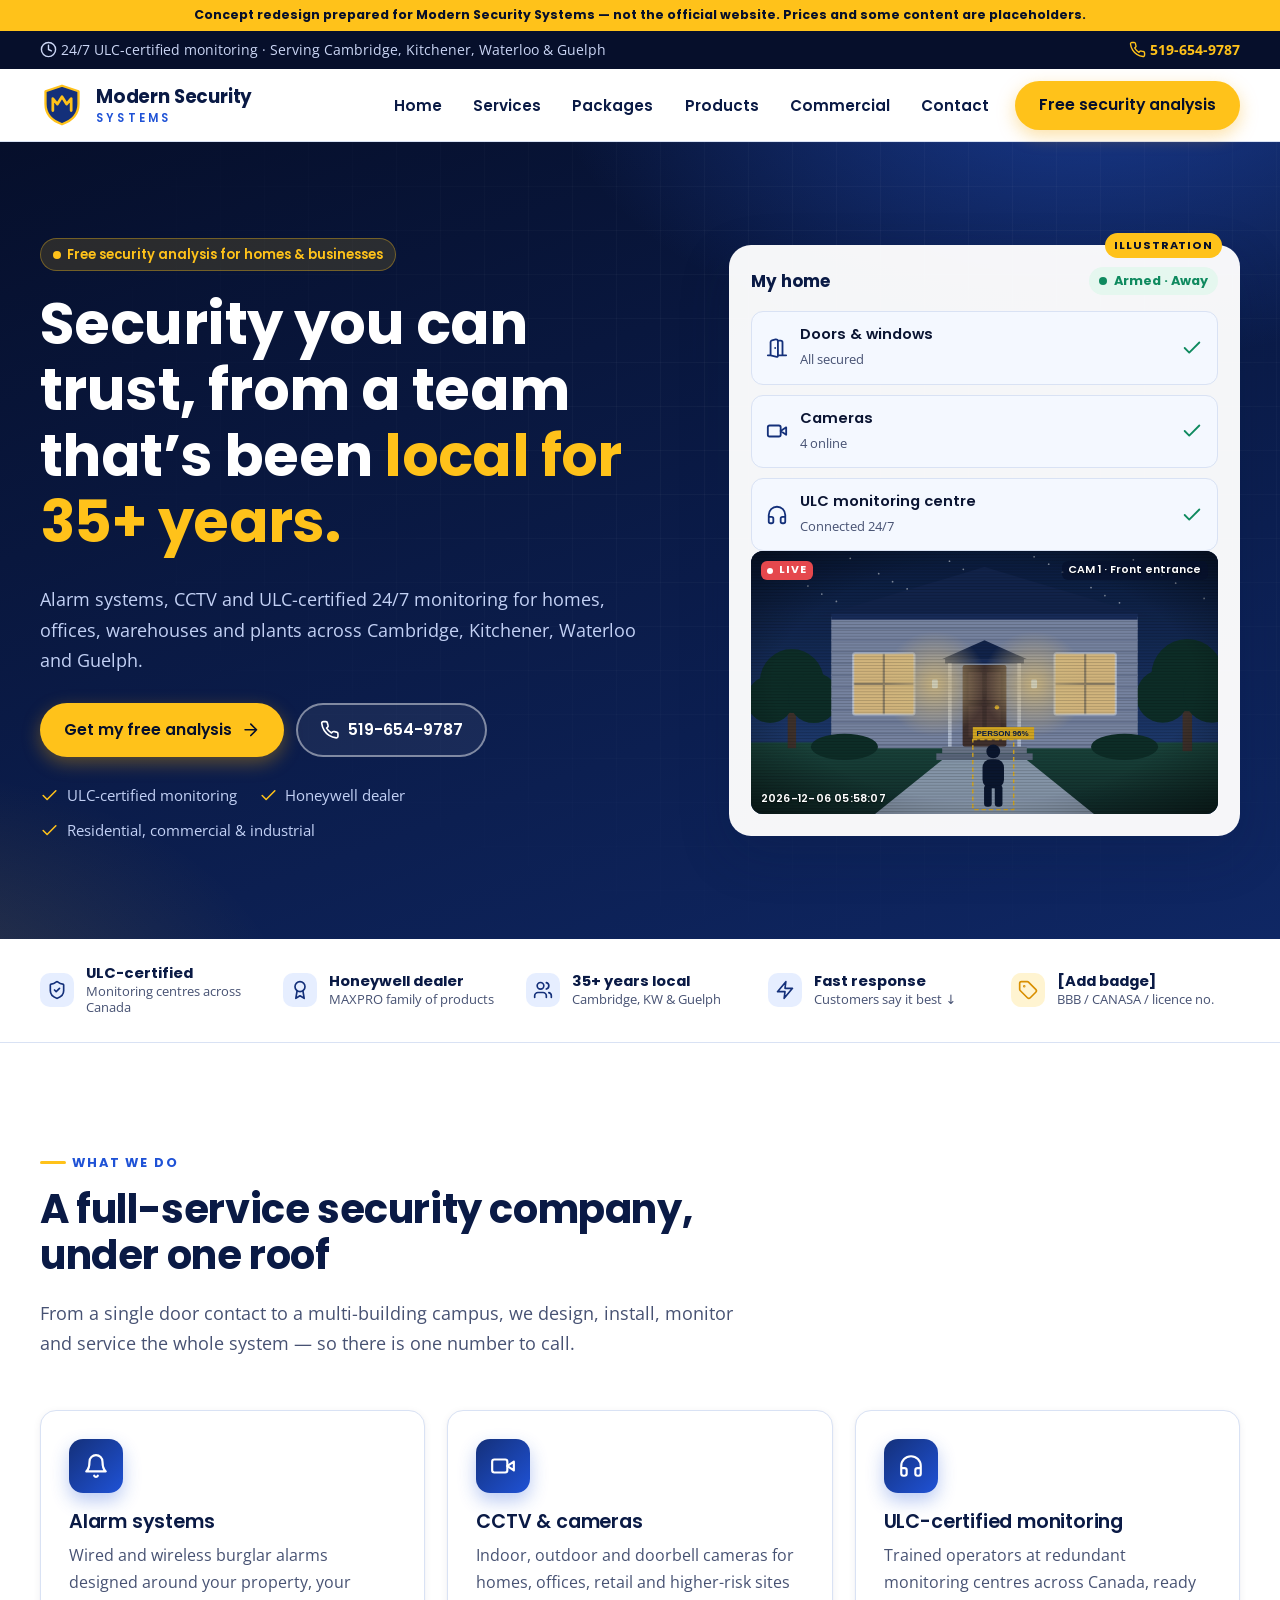
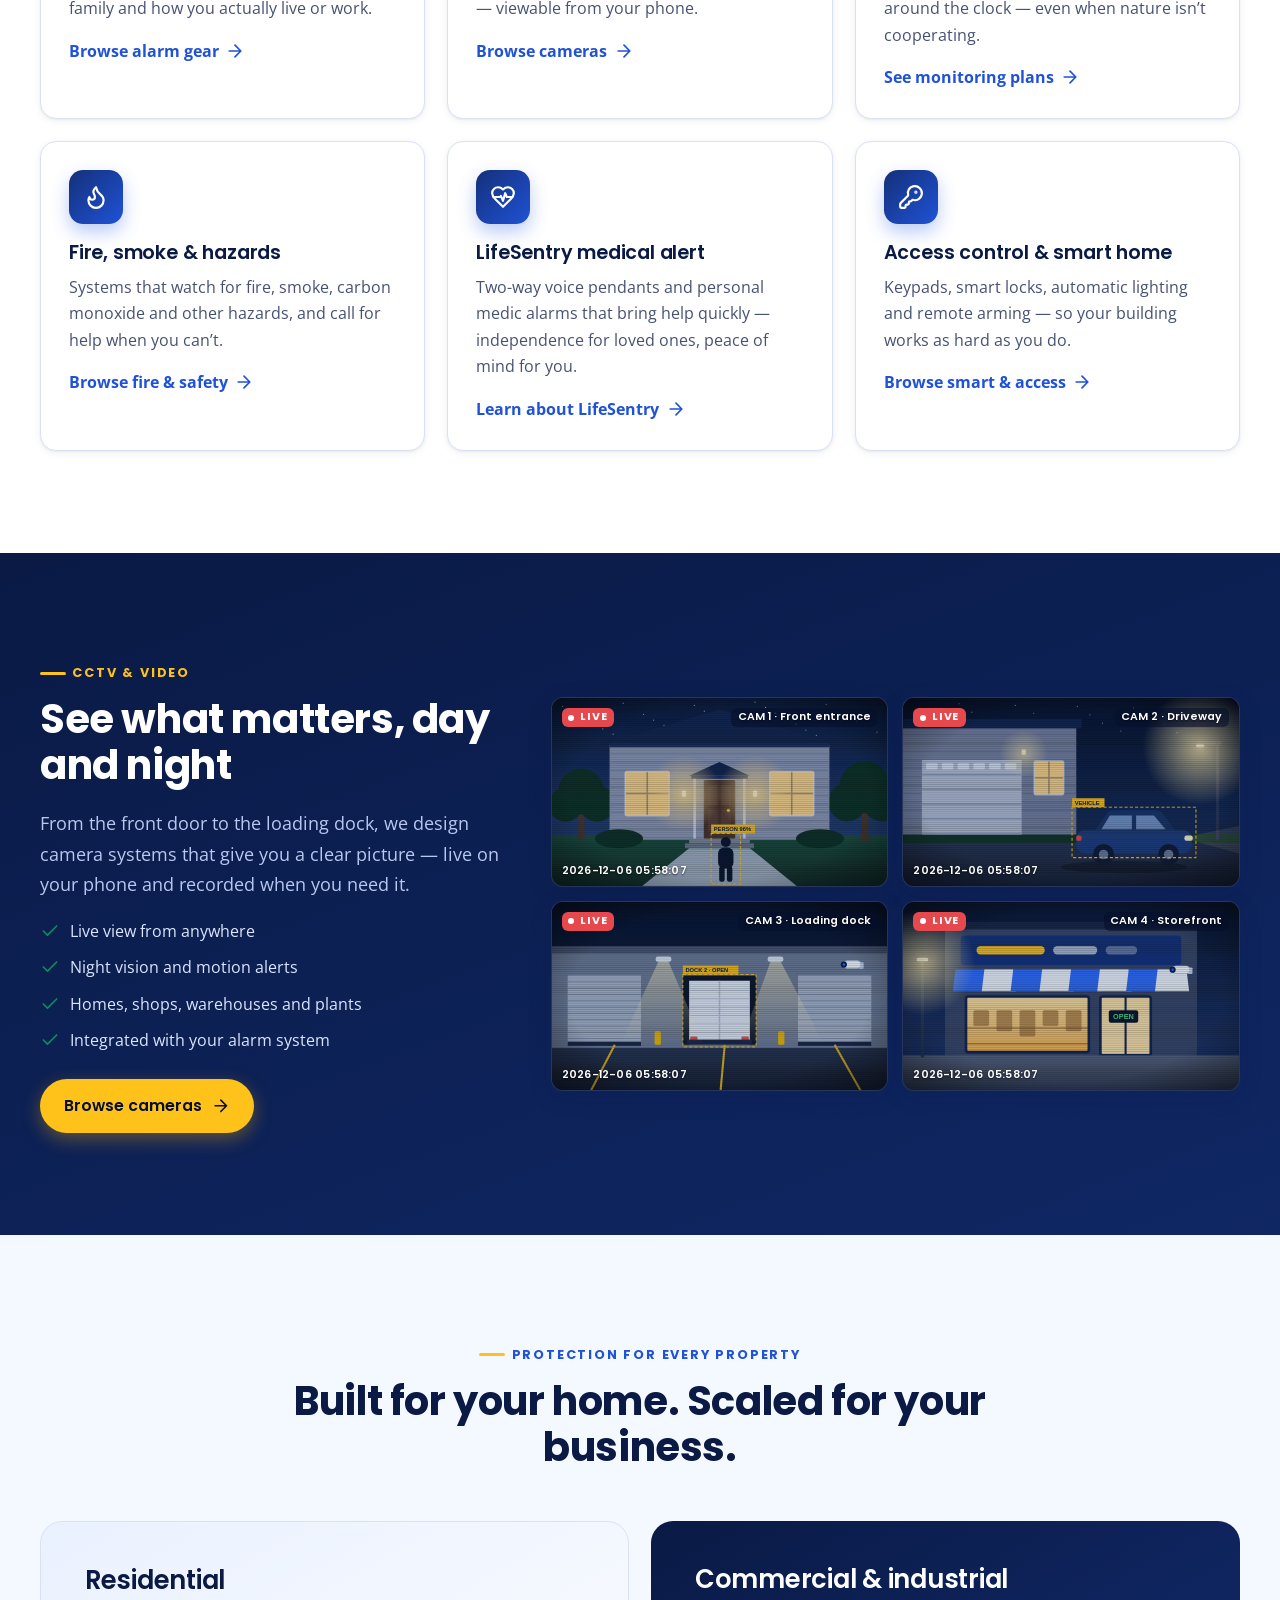
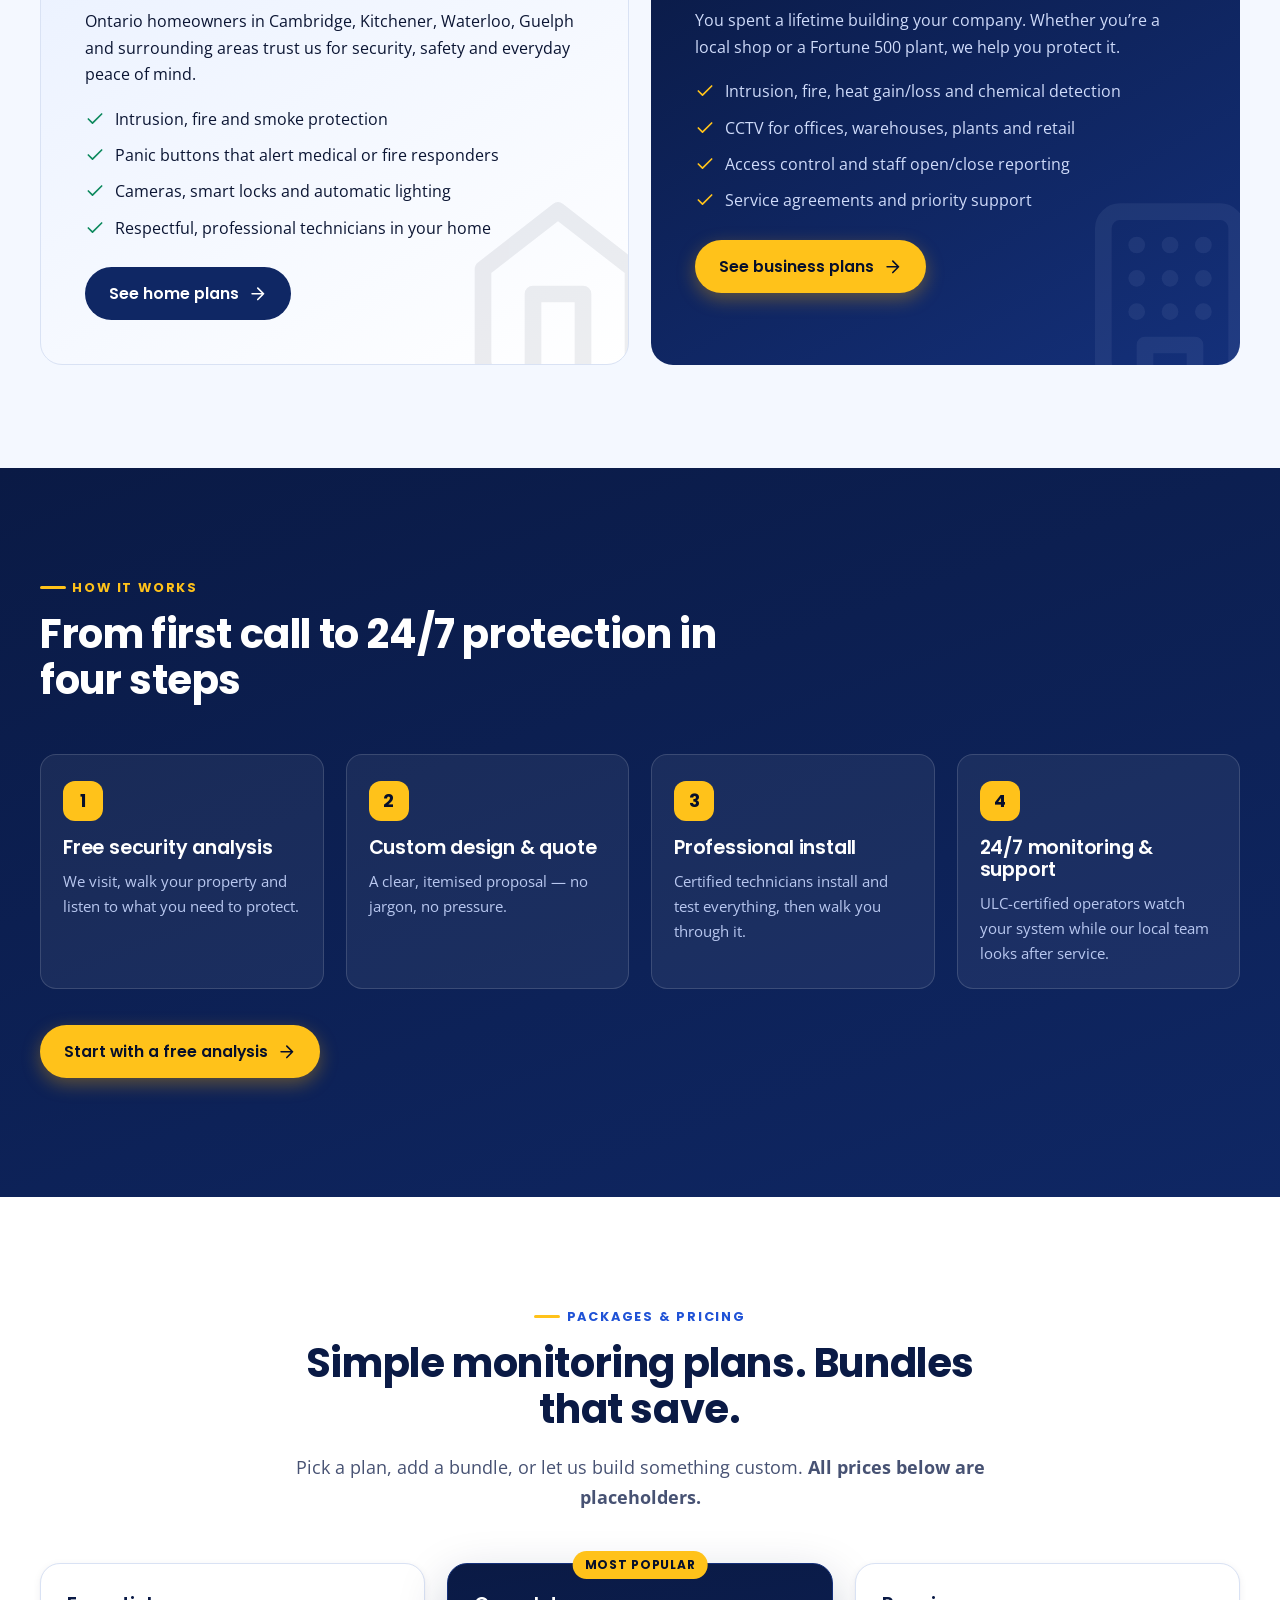
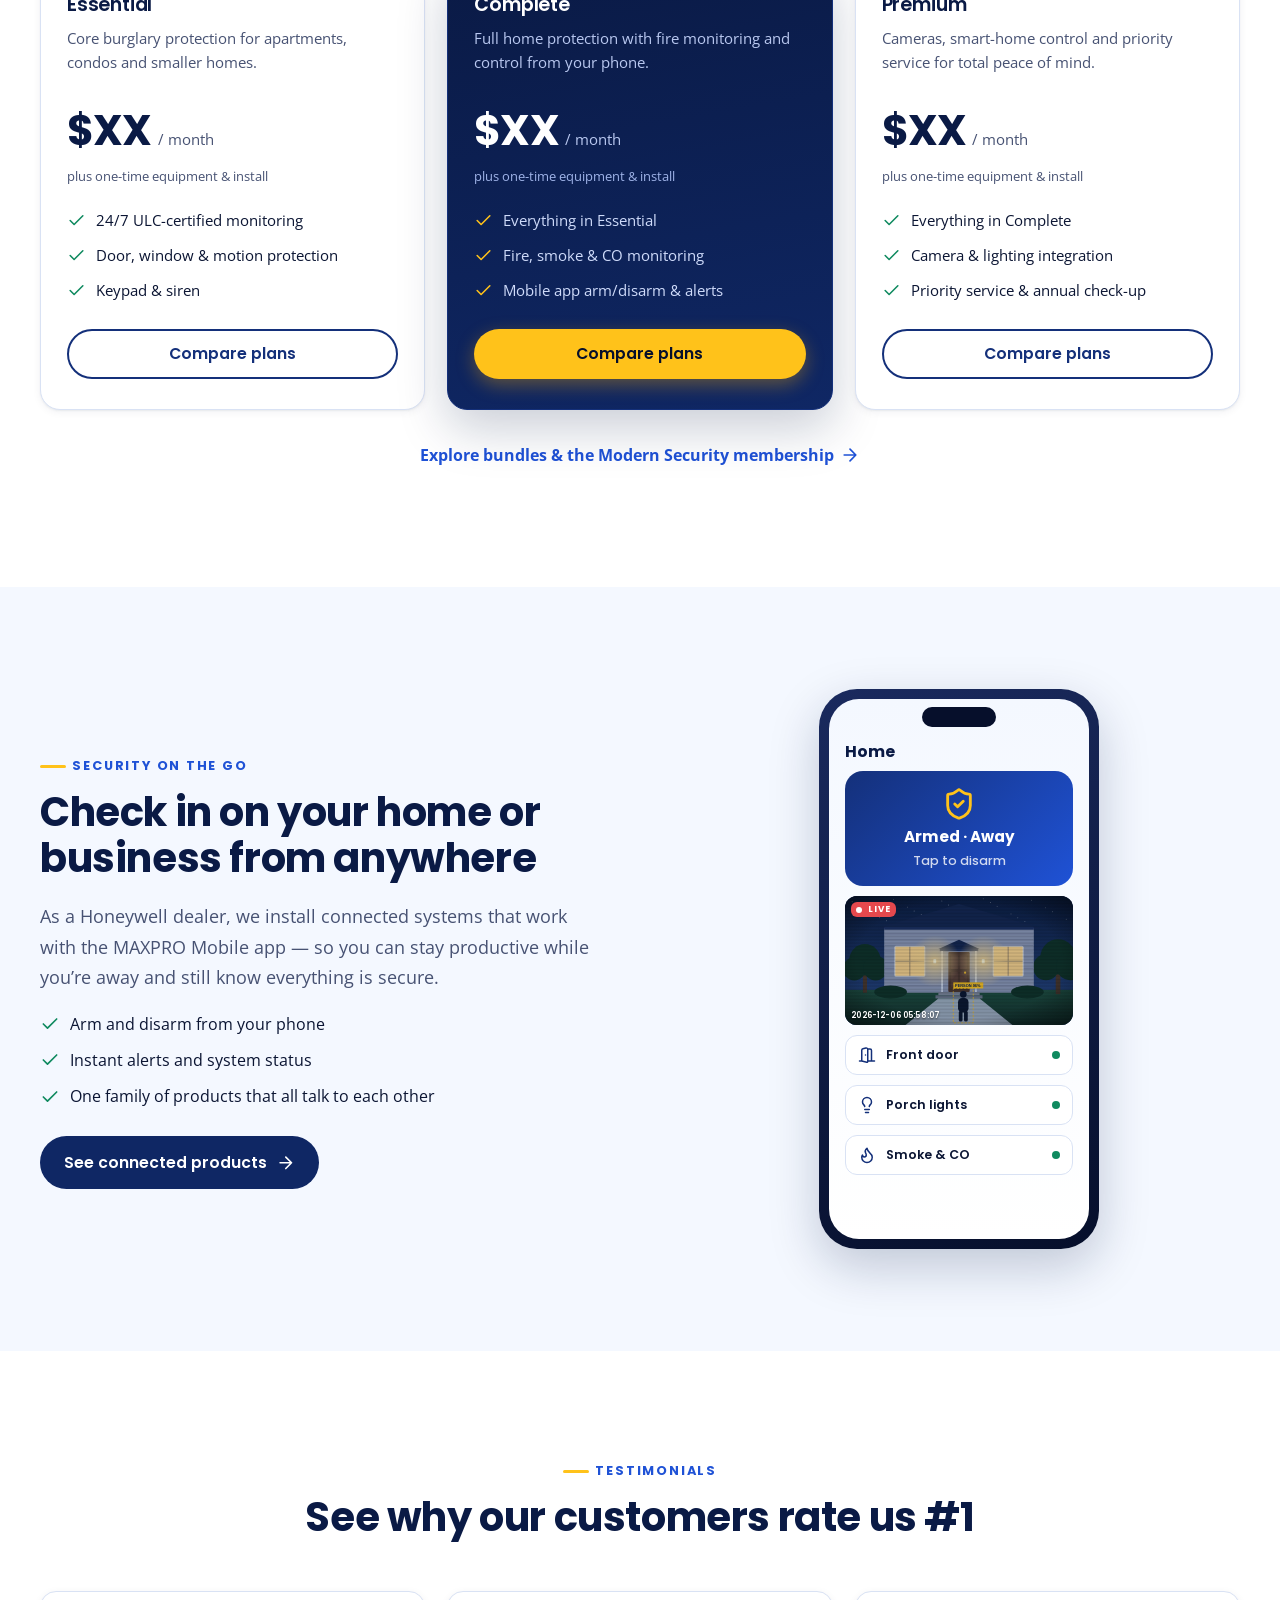
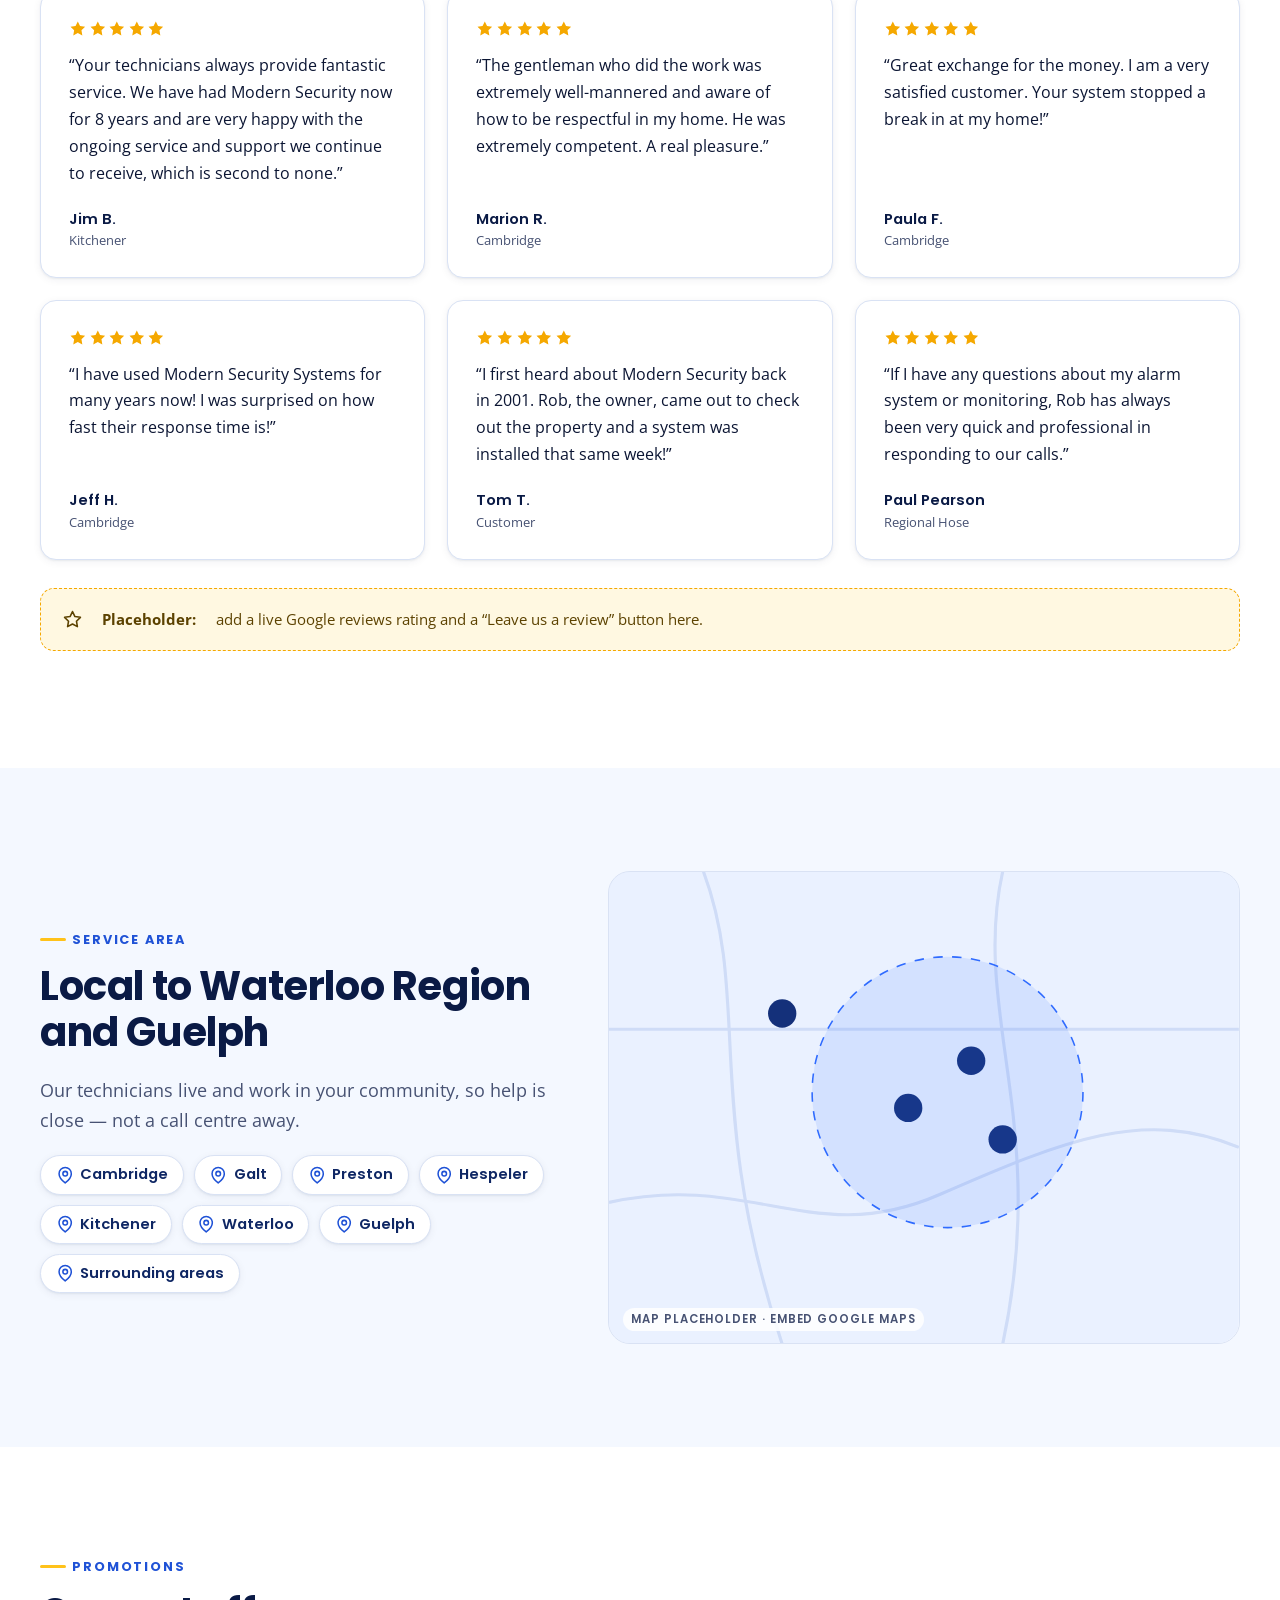
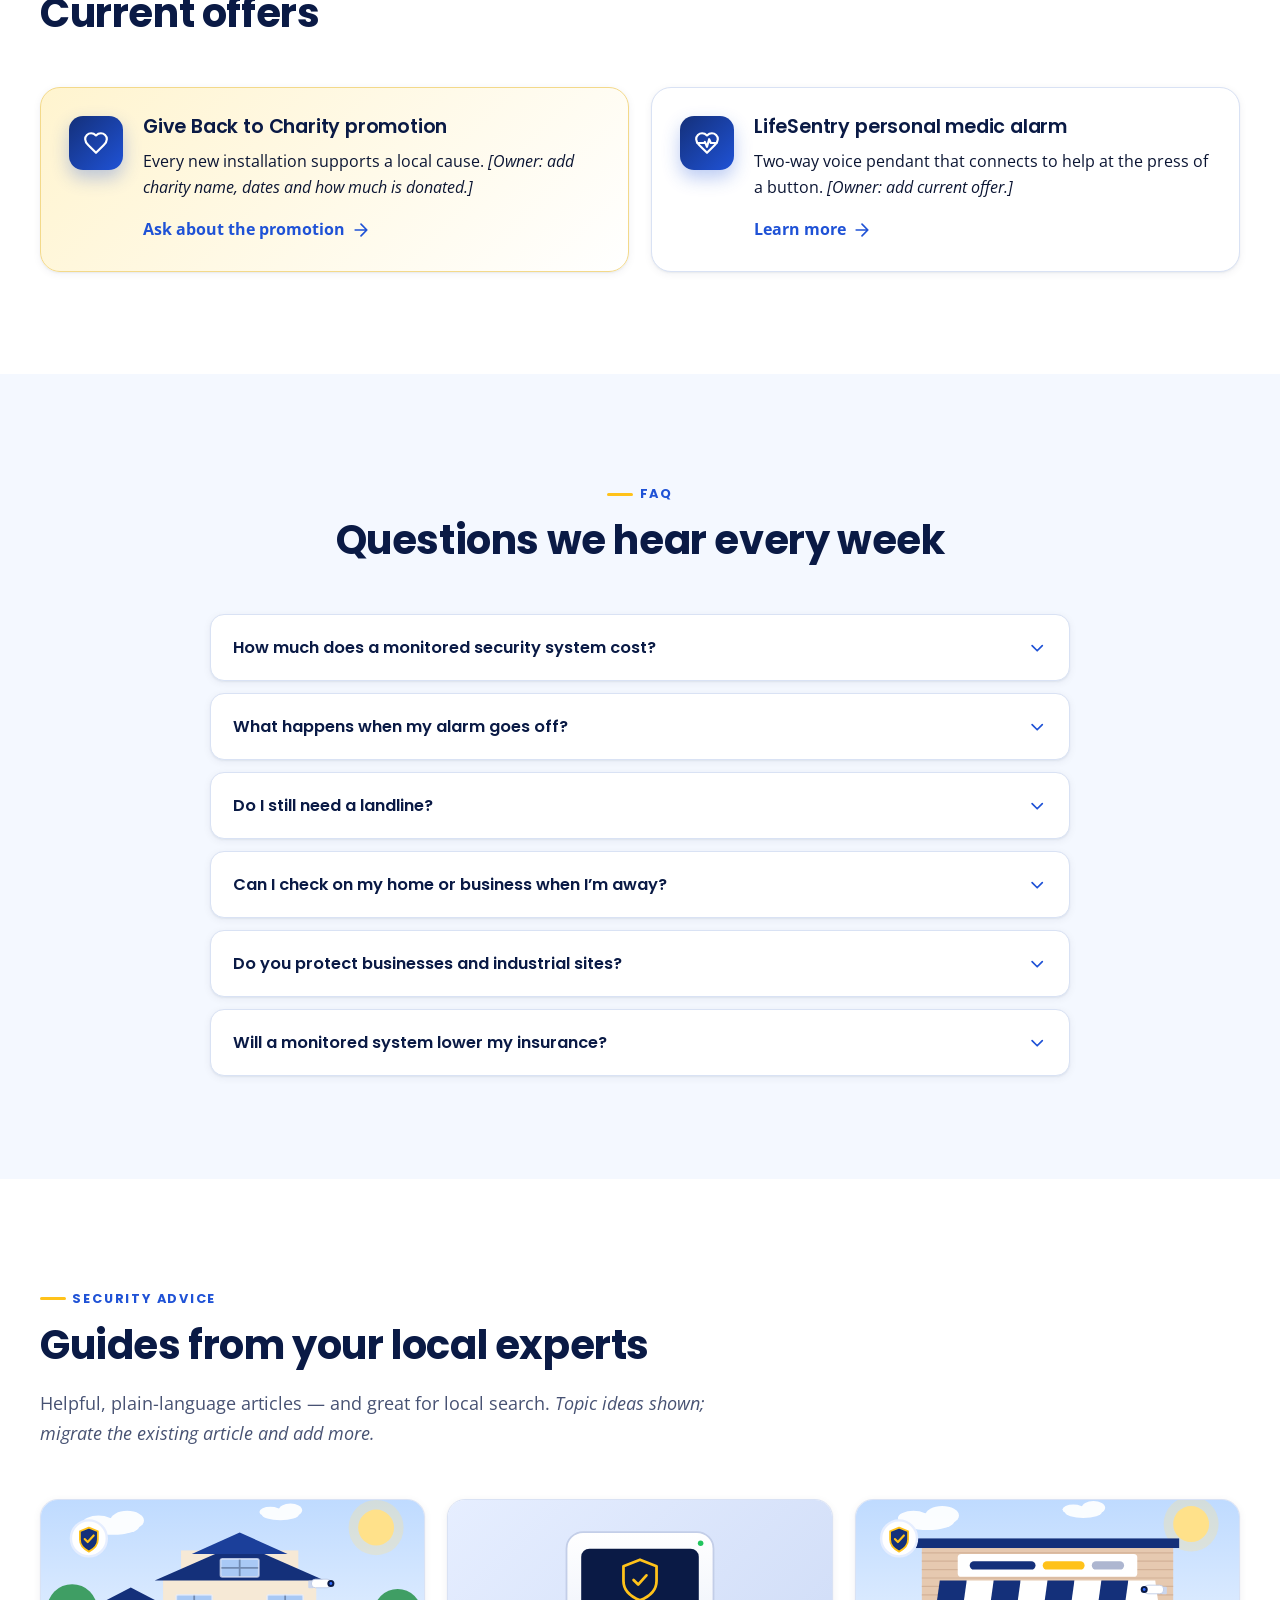
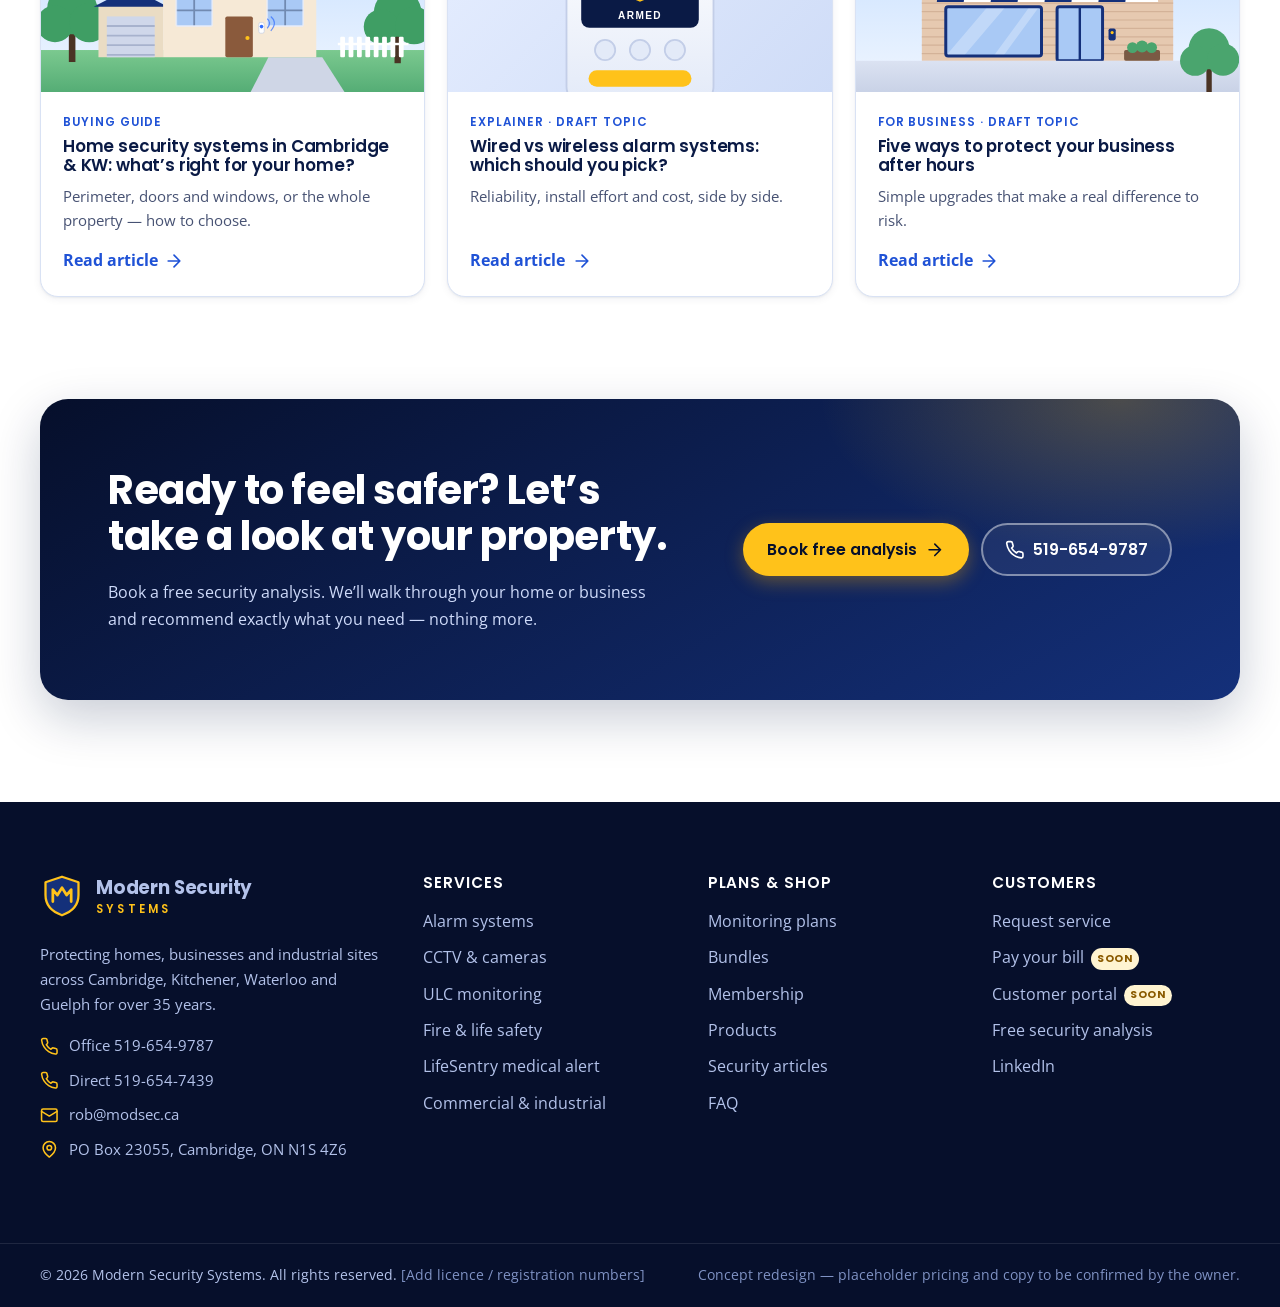
==== docs/index.html @ 6f128d1d "Add Modern Security Systems concept redesign Four-page static site (home, packages, products, contac" ====
<!doctype html>
<html lang="en-CA" class="no-js">
<head>
  <meta charset="utf-8">
  <meta name="viewport" content="width=device-width, initial-scale=1">
  <title>Modern Security Systems | Alarms, CCTV &amp; Monitoring in Cambridge, Kitchener, Waterloo &amp; Guelph</title>
  <meta name="description" content="Modern Security Systems has protected homes and businesses in Cambridge, Kitchener, Waterloo and Guelph for over 35 years. Alarm systems, CCTV and ULC-certified 24/7 monitoring. Book a free security analysis.">
  <meta name="theme-color" content="#0a1a45">
  <meta name="robots" content="noindex, nofollow">
  <link rel="icon" href="data:image/svg+xml,%3Csvg xmlns='http://www.w3.org/2000/svg' viewBox='0 0 48 48'%3E%3Cpath d='M24 3 6 9v14c0 11 7.6 18.4 18 22 10.4-3.6 18-11 18-22V9z' fill='%2314307a' stroke='%23ffc21a' stroke-width='3'/%3E%3C/svg%3E">
  <link rel="preconnect" href="https://fonts.googleapis.com">
  <link rel="preconnect" href="https://fonts.gstatic.com" crossorigin>
  <link href="https://fonts.googleapis.com/css2?family=Open+Sans:wght@400;600;700&family=Poppins:wght@500;600;700&display=swap" rel="stylesheet">
  <link rel="stylesheet" href="assets/styles.css">
  <script type="application/ld+json">
  {
    "@context": "https://schema.org",
    "@type": "LocalBusiness",
    "name": "Modern Security Systems",
    "description": "Alarm systems, CCTV and ULC-certified monitoring for homes, businesses and industrial sites.",
    "telephone": "+1-519-654-9787",
    "email": "rob@modsec.ca",
    "address": { "@type": "PostalAddress", "postOfficeBoxNumber": "23055", "addressLocality": "Cambridge", "addressRegion": "ON", "postalCode": "N1S 4Z6", "addressCountry": "CA" },
    "areaServed": ["Cambridge", "Kitchener", "Waterloo", "Guelph"]
  }
  </script>
</head>
<body>
<svg xmlns="http://www.w3.org/2000/svg" style="position:absolute;width:0;height:0;overflow:hidden" aria-hidden="true" focusable="false">
  <defs>
    <symbol id="i-shield" viewBox="0 0 24 24"><path d="M20 13c0 5-3.5 7.5-7.66 8.95a1 1 0 0 1-.67-.01C7.5 20.5 4 18 4 13V6a1 1 0 0 1 1-1c2 0 4.5-1.2 6.24-2.72a1.17 1.17 0 0 1 1.52 0C14.51 3.81 17 5 19 5a1 1 0 0 1 1 1z"/><path d="m9 12 2 2 4-4"/></symbol>
    <symbol id="i-phone" viewBox="0 0 24 24"><path d="M22 16.92v3a2 2 0 0 1-2.18 2 19.79 19.79 0 0 1-8.63-3.07 19.5 19.5 0 0 1-6-6 19.79 19.79 0 0 1-3.07-8.67A2 2 0 0 1 4.11 2h3a2 2 0 0 1 2 1.72c.127.96.361 1.903.7 2.81a2 2 0 0 1-.45 2.11L8.09 9.91a16 16 0 0 0 6 6l1.27-1.27a2 2 0 0 1 2.11-.45c.907.339 1.85.573 2.81.7A2 2 0 0 1 22 16.92z"/></symbol>
    <symbol id="i-video" viewBox="0 0 24 24"><path d="m22 8-6 4 6 4V8z"/><rect x="2" y="6" width="14" height="12" rx="2"/></symbol>
    <symbol id="i-bell" viewBox="0 0 24 24"><path d="M6 8a6 6 0 0 1 12 0c0 7 3 9 3 9H3s3-2 3-9"/><path d="M10.3 21a1.94 1.94 0 0 0 3.4 0"/></symbol>
    <symbol id="i-home" viewBox="0 0 24 24"><path d="m3 9 9-7 9 7v11a2 2 0 0 1-2 2H5a2 2 0 0 1-2-2z"/><path d="M9 22V12h6v10"/></symbol>
    <symbol id="i-building" viewBox="0 0 24 24"><rect x="4" y="2" width="16" height="20" rx="2"/><path d="M9 22v-4h6v4M8 6h.01M12 6h.01M16 6h.01M8 10h.01M12 10h.01M16 10h.01M8 14h.01M12 14h.01M16 14h.01"/></symbol>
    <symbol id="i-flame" viewBox="0 0 24 24"><path d="M8.5 14.5A2.5 2.5 0 0 0 11 12c0-1.38-.5-2-1-3-1.072-2.143-.224-4.054 2-6 .5 2.5 2 4.9 4 6.5 2 1.6 3 3.5 3 5.5a7 7 0 1 1-14 0c0-1.153.433-2.294 1-3a2.5 2.5 0 0 0 2.5 2.5z"/></symbol>
    <symbol id="i-heart-pulse" viewBox="0 0 24 24"><path d="M19 14c1.49-1.46 3-3.21 3-5.5A5.5 5.5 0 0 0 16.5 3c-1.76 0-3 .5-4.5 2-1.5-1.5-2.74-2-4.5-2A5.5 5.5 0 0 0 2 8.5c0 2.3 1.5 4.05 3 5.5l7 7z"/><path d="M3.22 12H9.5l.5-1 2 4.5 2-7 1.5 3.5h5.27"/></symbol>
    <symbol id="i-heart" viewBox="0 0 24 24"><path d="M19 14c1.49-1.46 3-3.21 3-5.5A5.5 5.5 0 0 0 16.5 3c-1.76 0-3 .5-4.5 2-1.5-1.5-2.74-2-4.5-2A5.5 5.5 0 0 0 2 8.5c0 2.3 1.5 4.05 3 5.5l7 7z"/></symbol>
    <symbol id="i-smartphone" viewBox="0 0 24 24"><rect x="5" y="2" width="14" height="20" rx="2"/><path d="M12 18h.01"/></symbol>
    <symbol id="i-clock" viewBox="0 0 24 24"><circle cx="12" cy="12" r="10"/><path d="M12 6v6l4 2"/></symbol>
    <symbol id="i-pin" viewBox="0 0 24 24"><path d="M20 10c0 6-8 12-8 12s-8-6-8-12a8 8 0 0 1 16 0z"/><circle cx="12" cy="10" r="3"/></symbol>
    <symbol id="i-mail" viewBox="0 0 24 24"><rect x="2" y="4" width="20" height="16" rx="2"/><path d="m22 7-10 6L2 7"/></symbol>
    <symbol id="i-check" viewBox="0 0 24 24"><path d="M20 6 9 17l-5-5"/></symbol>
    <symbol id="i-x" viewBox="0 0 24 24"><path d="M18 6 6 18M6 6l12 12"/></symbol>
    <symbol id="i-star" viewBox="0 0 24 24"><path d="m12 2 3.09 6.26L22 9.27l-5 4.87 1.18 6.88L12 17.77l-6.18 3.25L7 14.14 2 9.27l6.91-1.01z"/></symbol>
    <symbol id="i-lock" viewBox="0 0 24 24"><rect x="3" y="11" width="18" height="11" rx="2"/><path d="M7 11V7a5 5 0 0 1 10 0v4"/></symbol>
    <symbol id="i-arrow" viewBox="0 0 24 24"><path d="M5 12h14M12 5l7 7-7 7"/></symbol>
    <symbol id="i-menu" viewBox="0 0 24 24"><path d="M4 6h16M4 12h16M4 18h16"/></symbol>
    <symbol id="i-chevron" viewBox="0 0 24 24"><path d="m6 9 6 6 6-6"/></symbol>
    <symbol id="i-package" viewBox="0 0 24 24"><path d="m7.5 4.27 9 5.15"/><path d="M21 8a2 2 0 0 0-1-1.73l-7-4a2 2 0 0 0-2 0l-7 4A2 2 0 0 0 3 8v8a2 2 0 0 0 1 1.73l7 4a2 2 0 0 0 2 0l7-4A2 2 0 0 0 21 16z"/><path d="m3.3 7 8.7 5 8.7-5M12 22V12"/></symbol>
    <symbol id="i-headset" viewBox="0 0 24 24"><path d="M3 14h3a2 2 0 0 1 2 2v3a2 2 0 0 1-2 2H5a2 2 0 0 1-2-2v-7a9 9 0 0 1 18 0v7a2 2 0 0 1-2 2h-1a2 2 0 0 1-2-2v-3a2 2 0 0 1 2-2h3"/></symbol>
    <symbol id="i-award" viewBox="0 0 24 24"><circle cx="12" cy="8" r="6"/><path d="M15.477 12.89 17 22l-5-3-5 3 1.523-9.11"/></symbol>
    <symbol id="i-wrench" viewBox="0 0 24 24"><path d="M14.7 6.3a1 1 0 0 0 0 1.4l1.6 1.6a1 1 0 0 0 1.4 0l3.77-3.77a6 6 0 0 1-7.94 7.94l-6.91 6.91a2.12 2.12 0 0 1-3-3l6.91-6.91a6 6 0 0 1 7.94-7.94z"/></symbol>
    <symbol id="i-users" viewBox="0 0 24 24"><path d="M16 21v-2a4 4 0 0 0-4-4H6a4 4 0 0 0-4 4v2"/><circle cx="9" cy="7" r="4"/><path d="M22 21v-2a4 4 0 0 0-3-3.87M16 3.13a4 4 0 0 1 0 7.75"/></symbol>
    <symbol id="i-key" viewBox="0 0 24 24"><path d="M2.586 17.414A2 2 0 0 0 2 18.828V21a1 1 0 0 0 1 1h3a1 1 0 0 0 1-1v-1a1 1 0 0 1 1-1h1a1 1 0 0 0 1-1v-1a1 1 0 0 1 1-1h.172a2 2 0 0 0 1.414-.586l.814-.814a6.5 6.5 0 1 0-4-4z"/><circle cx="16.5" cy="7.5" r=".5" fill="currentColor"/></symbol>
    <symbol id="i-wifi" viewBox="0 0 24 24"><path d="M12 20h.01M2 8.82a15 15 0 0 1 20 0M5 12.86a10 10 0 0 1 14 0M8.5 16.43a5 5 0 0 1 7 0"/></symbol>
    <symbol id="i-radio" viewBox="0 0 24 24"><circle cx="12" cy="12" r="2"/><path d="M16.24 7.76a6 6 0 0 1 0 8.49m-8.48-.01a6 6 0 0 1 0-8.49m11.31-2.82a10 10 0 0 1 0 14.14m-14.14 0a10 10 0 0 1 0-14.14"/></symbol>
    <symbol id="i-file" viewBox="0 0 24 24"><path d="M14.5 2H6a2 2 0 0 0-2 2v16a2 2 0 0 0 2 2h12a2 2 0 0 0 2-2V7.5z"/><path d="M14 2v6h6M16 13H8M16 17H8M10 9H8"/></symbol>
    <symbol id="i-tag" viewBox="0 0 24 24"><path d="M12.586 2.586A2 2 0 0 0 11.172 2H4a2 2 0 0 0-2 2v7.172a2 2 0 0 0 .586 1.414l8.704 8.704a2.426 2.426 0 0 0 3.42 0l6.58-6.58a2.426 2.426 0 0 0 0-3.42z"/><circle cx="7.5" cy="7.5" r=".5" fill="currentColor"/></symbol>
    <symbol id="i-calendar" viewBox="0 0 24 24"><path d="M8 2v4M16 2v4"/><rect x="3" y="4" width="18" height="18" rx="2"/><path d="M3 10h18"/></symbol>
    <symbol id="i-card" viewBox="0 0 24 24"><rect x="2" y="5" width="20" height="14" rx="2"/><path d="M2 10h20"/></symbol>
    <symbol id="i-zap" viewBox="0 0 24 24"><path d="M13 2 3 14h9l-1 8 10-12h-9z"/></symbol>
    <symbol id="i-bulb" viewBox="0 0 24 24"><path d="M15 14c.2-1 .7-1.7 1.5-2.5 1-.9 1.5-2.2 1.5-3.5A6 6 0 0 0 6 8c0 1 .2 2.2 1.5 3.5.7.7 1.3 1.5 1.5 2.5M9 18h6M10 22h4"/></symbol>
    <symbol id="i-external" viewBox="0 0 24 24"><path d="M15 3h6v6M10 14 21 3M18 13v6a2 2 0 0 1-2 2H5a2 2 0 0 1-2-2V8a2 2 0 0 1 2-2h6"/></symbol>
    <symbol id="i-linkedin" viewBox="0 0 24 24"><path d="M16 8a6 6 0 0 1 6 6v7h-4v-7a2 2 0 0 0-4 0v7h-4v-7a6 6 0 0 1 6-6zM2 9h4v12H2z"/><circle cx="4" cy="4" r="2"/></symbol>
    <symbol id="i-thermo" viewBox="0 0 24 24"><path d="M14 4v10.54a4 4 0 1 1-4 0V4a2 2 0 0 1 4 0z"/></symbol>
    <symbol id="i-play" viewBox="0 0 24 24"><path d="M6 4v16l14-8z"/></symbol>
    <symbol id="i-door" viewBox="0 0 24 24"><path d="M13 4h3a2 2 0 0 1 2 2v14M2 20h3M13 20h9M10 12v.01M13 4.562v16.157a1 1 0 0 1-1.242.97L5 20V5.562a2 2 0 0 1 1.515-1.94l4-1A2 2 0 0 1 13 4.561z"/></symbol>
  </defs>
</svg>

<a class="skip" href="#main">Skip to content</a>

<div class="concept-bar" role="note">Concept redesign prepared for Modern Security Systems &mdash; not the official website. Prices and some content are placeholders.</div>

<div class="topbar">
  <div class="wrap topbar__in">
    <p><svg class="ic" aria-hidden="true"><use href="#i-clock"/></svg> 24/7 ULC-certified monitoring &middot; Serving Cambridge, Kitchener, Waterloo &amp; Guelph</p>
    <a href="tel:+15196549787"><svg class="ic" aria-hidden="true"><use href="#i-phone"/></svg> 519-654-9787</a>
  </div>
</div>

<header class="site-header">
  <div class="wrap nav">
    <a class="brand" href="index.html" aria-label="Modern Security Systems - home">
      <!-- Placeholder mark: swap for the real logo file when the owner signs off -->
      <svg class="brand__mark" viewBox="0 0 48 48" aria-hidden="true">
        <path d="M24 3 6 9v14c0 11 7.6 18.4 18 22 10.4-3.6 18-11 18-22V9z" fill="#14307a"/>
        <path d="M24 3 6 9v14c0 11 7.6 18.4 18 22 10.4-3.6 18-11 18-22V9z" fill="none" stroke="#ffc21a" stroke-width="2.5" stroke-linejoin="round"/>
        <path d="M14 30V17l5 6 5-8 5 8 5-6v13" fill="none" stroke="#ffc21a" stroke-width="3" stroke-linecap="round" stroke-linejoin="round"/>
      </svg>
      <span class="brand__txt"><strong>Modern Security</strong><small>Systems</small></span>
    </a>

    <button class="nav-toggle" type="button" aria-expanded="false" aria-controls="menu" aria-label="Open menu">
      <svg class="ic" aria-hidden="true"><use href="#i-menu"/></svg>
    </button>

    <nav id="menu" class="menu" aria-label="Primary">
      <a data-nav="home" href="index.html">Home</a>
      <a data-nav="services" href="index.html#services">Services</a>
      <a data-nav="packages" href="packages.html">Packages</a>
      <a data-nav="products" href="products.html">Products</a>
      <a data-nav="commercial" href="index.html#commercial">Commercial</a>
      <a data-nav="contact" href="contact.html">Contact</a>
      <a class="btn btn--amber menu__cta" href="contact.html#quote">Free security analysis</a>
    </nav>
  </div>
</header>


<main id="main">

  <!-- HERO -->
  <section class="hero" aria-labelledby="hero-h">
    <div class="wrap hero__grid">
      <div>
        <p class="pill"><span class="dot"></span> Free security analysis for homes &amp; businesses</p>
        <h1 id="hero-h">Security you can trust, from a team that&rsquo;s been <em>local for 35+ years.</em></h1>
        <p class="lead">Alarm systems, CCTV and ULC-certified 24/7 monitoring for homes, offices, warehouses and plants across Cambridge, Kitchener, Waterloo and Guelph.</p>
        <div class="hero__cta">
          <a class="btn btn--amber" href="contact.html#quote">Get my free analysis <svg class="ic" aria-hidden="true"><use href="#i-arrow"/></svg></a>
          <a class="btn btn--ghost-dark" href="tel:+15196549787"><svg class="ic" aria-hidden="true"><use href="#i-phone"/></svg> 519-654-9787</a>
        </div>
        <ul class="hero__points">
          <li><svg class="ic" aria-hidden="true"><use href="#i-check"/></svg> ULC-certified monitoring</li>
          <li><svg class="ic" aria-hidden="true"><use href="#i-check"/></svg> Honeywell dealer</li>
          <li><svg class="ic" aria-hidden="true"><use href="#i-check"/></svg> Residential, commercial &amp; industrial</li>
        </ul>
      </div>

      <div class="dash" role="img" aria-label="Illustration of a security system dashboard showing the system armed, doors closed, cameras online and monitoring connected">
        <span class="dash__tag">Illustration</span>
        <div class="dash__top">
          <span class="dash__title">My home</span>
          <span class="dash__status"><span class="dot"></span> Armed &middot; Away</span>
        </div>
        <div class="dash__rows">
          <div class="dash__row"><svg class="ic" aria-hidden="true"><use href="#i-door"/></svg><div><b>Doors &amp; windows</b><span>All secured</span></div><svg class="ic ok" aria-hidden="true"><use href="#i-check"/></svg></div>
          <div class="dash__row"><svg class="ic" aria-hidden="true"><use href="#i-video"/></svg><div><b>Cameras</b><span>4 online</span></div><svg class="ic ok" aria-hidden="true"><use href="#i-check"/></svg></div>
          <div class="dash__row"><svg class="ic" aria-hidden="true"><use href="#i-headset"/></svg><div><b>ULC monitoring centre</b><span>Connected 24/7</span></div><svg class="ic ok" aria-hidden="true"><use href="#i-check"/></svg></div>
        </div>
        <figure class="feed dash__feed">
          <img src="assets/img/cam-front.svg" alt="" width="640" height="360" fetchpriority="high">
          <figcaption>
            <span class="feed__live"><i></i>LIVE</span>
            <span class="feed__name">CAM 1 &middot; Front entrance</span>
            <time class="feed__time" data-clock aria-hidden="true">2026-01-01 00:00:00</time>
          </figcaption>
        </figure>
      </div>
    </div>
  </section>

  <!-- TRUST STRIP -->
  <section class="trust" aria-label="Why customers trust us">
    <div class="wrap trust__in">
      <div class="trust__item"><svg class="ic" aria-hidden="true"><use href="#i-shield"/></svg><div><b>ULC-certified</b><span>Monitoring centres across Canada</span></div></div>
      <div class="trust__item"><svg class="ic" aria-hidden="true"><use href="#i-award"/></svg><div><b>Honeywell dealer</b><span>MAXPRO family of products</span></div></div>
      <div class="trust__item"><svg class="ic" aria-hidden="true"><use href="#i-users"/></svg><div><b>35+ years local</b><span>Cambridge, KW &amp; Guelph</span></div></div>
      <div class="trust__item"><svg class="ic" aria-hidden="true"><use href="#i-zap"/></svg><div><b>Fast response</b><span>Customers say it best &darr;</span></div></div>
      <div class="trust__item trust__item--todo"><svg class="ic" aria-hidden="true"><use href="#i-tag"/></svg><div><b>[Add badge]</b><span>BBB / CANASA / licence no.</span></div></div>
    </div>
  </section>

  <!-- SERVICES -->
  <section class="section" id="services" aria-labelledby="services-h">
    <div class="wrap">
      <div class="section-head reveal">
        <span class="eyebrow">What we do</span>
        <h2 id="services-h">A full-service security company, under one roof</h2>
        <p class="lead">From a single door contact to a multi-building campus, we design, install, monitor and service the whole system &mdash; so there is one number to call.</p>
      </div>
      <div class="grid grid--3">
        <article class="card reveal">
          <div class="card__icon"><svg class="ic" aria-hidden="true"><use href="#i-bell"/></svg></div>
          <h3>Alarm systems</h3>
          <p>Wired and wireless burglar alarms designed around your property, your family and how you actually live or work.</p>
          <a class="link-arrow" href="products.html#alarm">Browse alarm gear <svg class="ic" aria-hidden="true"><use href="#i-arrow"/></svg></a>
        </article>
        <article class="card reveal">
          <div class="card__icon"><svg class="ic" aria-hidden="true"><use href="#i-video"/></svg></div>
          <h3>CCTV &amp; cameras</h3>
          <p>Indoor, outdoor and doorbell cameras for homes, offices, retail and higher-risk sites &mdash; viewable from your phone.</p>
          <a class="link-arrow" href="products.html#cameras">Browse cameras <svg class="ic" aria-hidden="true"><use href="#i-arrow"/></svg></a>
        </article>
        <article class="card reveal">
          <div class="card__icon"><svg class="ic" aria-hidden="true"><use href="#i-headset"/></svg></div>
          <h3>ULC-certified monitoring</h3>
          <p>Trained operators at redundant monitoring centres across Canada, ready around the clock &mdash; even when nature isn&rsquo;t cooperating.</p>
          <a class="link-arrow" href="packages.html#plans">See monitoring plans <svg class="ic" aria-hidden="true"><use href="#i-arrow"/></svg></a>
        </article>
        <article class="card reveal">
          <div class="card__icon"><svg class="ic" aria-hidden="true"><use href="#i-flame"/></svg></div>
          <h3>Fire, smoke &amp; hazards</h3>
          <p>Systems that watch for fire, smoke, carbon monoxide and other hazards, and call for help when you can&rsquo;t.</p>
          <a class="link-arrow" href="products.html#safety">Browse fire &amp; safety <svg class="ic" aria-hidden="true"><use href="#i-arrow"/></svg></a>
        </article>
        <article class="card reveal" id="medical">
          <div class="card__icon"><svg class="ic" aria-hidden="true"><use href="#i-heart-pulse"/></svg></div>
          <h3>LifeSentry medical alert</h3>
          <p>Two-way voice pendants and personal medic alarms that bring help quickly &mdash; independence for loved ones, peace of mind for you.</p>
          <a class="link-arrow" href="products.html#lifesentry">Learn about LifeSentry <svg class="ic" aria-hidden="true"><use href="#i-arrow"/></svg></a>
        </article>
        <article class="card reveal">
          <div class="card__icon"><svg class="ic" aria-hidden="true"><use href="#i-key"/></svg></div>
          <h3>Access control &amp; smart home</h3>
          <p>Keypads, smart locks, automatic lighting and remote arming &mdash; so your building works as hard as you do.</p>
          <a class="link-arrow" href="products.html#smart">Browse smart &amp; access <svg class="ic" aria-hidden="true"><use href="#i-arrow"/></svg></a>
        </article>
      </div>
    </div>
  </section>

  <!-- VIDEO / CCTV -->
  <section class="section section--navy" id="video" aria-labelledby="video-h">
    <div class="wrap video-sec">
      <div class="reveal">
        <span class="eyebrow">CCTV &amp; video</span>
        <h2 id="video-h">See what matters, day and night</h2>
        <p class="lead">From the front door to the loading dock, we design camera systems that give you a clear picture &mdash; live on your phone and recorded when you need it.</p>
        <ul class="checks">
          <li><svg class="ic" aria-hidden="true"><use href="#i-check"/></svg> Live view from anywhere</li>
          <li><svg class="ic" aria-hidden="true"><use href="#i-check"/></svg> Night vision and motion alerts</li>
          <li><svg class="ic" aria-hidden="true"><use href="#i-check"/></svg> Homes, shops, warehouses and plants</li>
          <li><svg class="ic" aria-hidden="true"><use href="#i-check"/></svg> Integrated with your alarm system</li>
        </ul>
        <a class="btn btn--amber" href="products.html#cameras">Browse cameras <svg class="ic" aria-hidden="true"><use href="#i-arrow"/></svg></a>
      </div>
      <div class="cams reveal" role="group" aria-label="Example camera views (illustrations)">
        <figure class="feed">
          <img src="assets/img/cam-front.svg" alt="Illustration of a home front entrance at dusk with a person detected" width="640" height="360" loading="lazy" decoding="async">
          <figcaption><span class="feed__live"><i></i>LIVE</span><span class="feed__name">CAM 1 &middot; Front entrance</span><time class="feed__time" data-clock aria-hidden="true"></time></figcaption>
        </figure>
        <figure class="feed">
          <img src="assets/img/cam-drive.svg" alt="Illustration of a driveway at night with a vehicle detected" width="640" height="360" loading="lazy" decoding="async">
          <figcaption><span class="feed__live"><i></i>LIVE</span><span class="feed__name">CAM 2 &middot; Driveway</span><time class="feed__time" data-clock aria-hidden="true"></time></figcaption>
        </figure>
        <figure class="feed">
          <img src="assets/img/cam-dock.svg" alt="Illustration of a warehouse loading dock at night with an open bay" width="640" height="360" loading="lazy" decoding="async">
          <figcaption><span class="feed__live"><i></i>LIVE</span><span class="feed__name">CAM 3 &middot; Loading dock</span><time class="feed__time" data-clock aria-hidden="true"></time></figcaption>
        </figure>
        <figure class="feed">
          <img src="assets/img/cam-store.svg" alt="Illustration of a shop storefront at night with the open sign lit" width="640" height="360" loading="lazy" decoding="async">
          <figcaption><span class="feed__live"><i></i>LIVE</span><span class="feed__name">CAM 4 &middot; Storefront</span><time class="feed__time" data-clock aria-hidden="true"></time></figcaption>
        </figure>
      </div>
    </div>
  </section>

  <!-- RESIDENTIAL / COMMERCIAL -->
  <section class="section section--tint" id="commercial" aria-labelledby="who-h">
    <div class="wrap">
      <div class="section-head section-head--center reveal">
        <span class="eyebrow">Protection for every property</span>
        <h2 id="who-h">Built for your home. Scaled for your business.</h2>
      </div>
      <div class="split">
        <article class="panel panel--res reveal">
          <h3>Residential</h3>
          <p>Ontario homeowners in Cambridge, Kitchener, Waterloo, Guelph and surrounding areas trust us for security, safety and everyday peace of mind.</p>
          <ul class="checks">
            <li><svg class="ic" aria-hidden="true"><use href="#i-check"/></svg> Intrusion, fire and smoke protection</li>
            <li><svg class="ic" aria-hidden="true"><use href="#i-check"/></svg> Panic buttons that alert medical or fire responders</li>
            <li><svg class="ic" aria-hidden="true"><use href="#i-check"/></svg> Cameras, smart locks and automatic lighting</li>
            <li><svg class="ic" aria-hidden="true"><use href="#i-check"/></svg> Respectful, professional technicians in your home</li>
          </ul>
          <a class="btn btn--navy" href="packages.html#plans">See home plans <svg class="ic" aria-hidden="true"><use href="#i-arrow"/></svg></a>
          <svg class="ic panel__bg" aria-hidden="true"><use href="#i-home"/></svg>
        </article>
        <article class="panel panel--com reveal">
          <h3>Commercial &amp; industrial</h3>
          <p>You spent a lifetime building your company. Whether you&rsquo;re a local shop or a Fortune 500 plant, we help you protect it.</p>
          <ul class="checks">
            <li><svg class="ic" aria-hidden="true"><use href="#i-check"/></svg> Intrusion, fire, heat gain/loss and chemical detection</li>
            <li><svg class="ic" aria-hidden="true"><use href="#i-check"/></svg> CCTV for offices, warehouses, plants and retail</li>
            <li><svg class="ic" aria-hidden="true"><use href="#i-check"/></svg> Access control and staff open/close reporting</li>
            <li><svg class="ic" aria-hidden="true"><use href="#i-check"/></svg> Service agreements and priority support</li>
          </ul>
          <a class="btn btn--amber" href="packages.html#plans">See business plans <svg class="ic" aria-hidden="true"><use href="#i-arrow"/></svg></a>
          <svg class="ic panel__bg" aria-hidden="true"><use href="#i-building"/></svg>
        </article>
      </div>
    </div>
  </section>

  <!-- HOW IT WORKS -->
  <section class="section section--navy" aria-labelledby="how-h">
    <div class="wrap">
      <div class="section-head reveal">
        <span class="eyebrow">How it works</span>
        <h2 id="how-h">From first call to 24/7 protection in four steps</h2>
      </div>
      <ol class="steps" style="list-style:none;padding:0;margin:0">
        <li class="step reveal"><h3>Free security analysis</h3><p>We visit, walk your property and listen to what you need to protect.</p></li>
        <li class="step reveal"><h3>Custom design &amp; quote</h3><p>A clear, itemised proposal &mdash; no jargon, no pressure.</p></li>
        <li class="step reveal"><h3>Professional install</h3><p>Certified technicians install and test everything, then walk you through it.</p></li>
        <li class="step reveal"><h3>24/7 monitoring &amp; support</h3><p>ULC-certified operators watch your system while our local team looks after service.</p></li>
      </ol>
      <p style="margin-top:36px"><a class="btn btn--amber" href="contact.html#quote">Start with a free analysis <svg class="ic" aria-hidden="true"><use href="#i-arrow"/></svg></a></p>
    </div>
  </section>

  <!-- PLANS TEASER -->
  <section class="section" aria-labelledby="plans-h">
    <div class="wrap">
      <div class="section-head section-head--center reveal">
        <span class="eyebrow">Packages &amp; pricing</span>
        <h2 id="plans-h">Simple monitoring plans. Bundles that save.</h2>
        <p class="lead">Pick a plan, add a bundle, or let us build something custom. <strong>All prices below are placeholders.</strong></p>
      </div>
      <div class="grid grid--3 plans">
        <article class="plan reveal">
          <h3>Essential</h3>
          <p class="plan__for">Core burglary protection for apartments, condos and smaller homes.</p>
          <div class="price"><b>$XX</b><span>/ month</span></div>
          <p class="price-note">plus one-time equipment &amp; install</p>
          <ul class="checks">
            <li><svg class="ic" aria-hidden="true"><use href="#i-check"/></svg> 24/7 ULC-certified monitoring</li>
            <li><svg class="ic" aria-hidden="true"><use href="#i-check"/></svg> Door, window &amp; motion protection</li>
            <li><svg class="ic" aria-hidden="true"><use href="#i-check"/></svg> Keypad &amp; siren</li>
          </ul>
          <a class="btn btn--outline" href="packages.html#plans">Compare plans</a>
        </article>
        <article class="plan plan--featured reveal">
          <span class="plan__flag">Most popular</span>
          <h3>Complete</h3>
          <p class="plan__for">Full home protection with fire monitoring and control from your phone.</p>
          <div class="price"><b>$XX</b><span>/ month</span></div>
          <p class="price-note">plus one-time equipment &amp; install</p>
          <ul class="checks">
            <li><svg class="ic" aria-hidden="true"><use href="#i-check"/></svg> Everything in Essential</li>
            <li><svg class="ic" aria-hidden="true"><use href="#i-check"/></svg> Fire, smoke &amp; CO monitoring</li>
            <li><svg class="ic" aria-hidden="true"><use href="#i-check"/></svg> Mobile app arm/disarm &amp; alerts</li>
          </ul>
          <a class="btn btn--amber" href="packages.html#plans">Compare plans</a>
        </article>
        <article class="plan reveal">
          <h3>Premium</h3>
          <p class="plan__for">Cameras, smart-home control and priority service for total peace of mind.</p>
          <div class="price"><b>$XX</b><span>/ month</span></div>
          <p class="price-note">plus one-time equipment &amp; install</p>
          <ul class="checks">
            <li><svg class="ic" aria-hidden="true"><use href="#i-check"/></svg> Everything in Complete</li>
            <li><svg class="ic" aria-hidden="true"><use href="#i-check"/></svg> Camera &amp; lighting integration</li>
            <li><svg class="ic" aria-hidden="true"><use href="#i-check"/></svg> Priority service &amp; annual check-up</li>
          </ul>
          <a class="btn btn--outline" href="packages.html#plans">Compare plans</a>
        </article>
      </div>
      <p style="text-align:center;margin-top:32px"><a class="link-arrow" href="packages.html#bundles">Explore bundles &amp; the Modern Security membership <svg class="ic" aria-hidden="true"><use href="#i-arrow"/></svg></a></p>
    </div>
  </section>

  <!-- MOBILE APP -->
  <section class="section section--tint" aria-labelledby="app-h">
    <div class="wrap app">
      <div class="reveal">
        <span class="eyebrow">Security on the go</span>
        <h2 id="app-h">Check in on your home or business from anywhere</h2>
        <p class="lead">As a Honeywell dealer, we install connected systems that work with the MAXPRO Mobile app &mdash; so you can stay productive while you&rsquo;re away and still know everything is secure.</p>
        <ul class="checks">
          <li><svg class="ic" aria-hidden="true"><use href="#i-check"/></svg> Arm and disarm from your phone</li>
          <li><svg class="ic" aria-hidden="true"><use href="#i-check"/></svg> Instant alerts and system status</li>
          <li><svg class="ic" aria-hidden="true"><use href="#i-check"/></svg> One family of products that all talk to each other</li>
        </ul>
        <a class="btn btn--navy" href="products.html">See connected products <svg class="ic" aria-hidden="true"><use href="#i-arrow"/></svg></a>
      </div>
      <div class="reveal" role="img" aria-label="Illustration of a security app on a phone">
        <div class="phone">
          <div class="phone__screen">
            <h4>Home</h4>
            <div class="phone__arm"><svg class="ic" aria-hidden="true"><use href="#i-shield"/></svg>Armed &middot; Away<small>Tap to disarm</small></div>
            <figure class="feed">
              <img src="assets/img/cam-front.svg" alt="" width="640" height="360" loading="lazy" decoding="async">
              <figcaption><span class="feed__live"><i></i>LIVE</span><time class="feed__time" data-clock aria-hidden="true"></time></figcaption>
            </figure>
            <div class="phone__tile"><svg class="ic" aria-hidden="true"><use href="#i-door"/></svg>Front door<i></i></div>
            <div class="phone__tile"><svg class="ic" aria-hidden="true"><use href="#i-bulb"/></svg>Porch lights<i></i></div>
            <div class="phone__tile"><svg class="ic" aria-hidden="true"><use href="#i-flame"/></svg>Smoke &amp; CO<i></i></div>
          </div>
        </div>
      </div>
    </div>
  </section>

  <!-- TESTIMONIALS -->
  <section class="section" id="testimonials" aria-labelledby="t-h">
    <div class="wrap">
      <div class="section-head section-head--center reveal">
        <span class="eyebrow">Testimonials</span>
        <h2 id="t-h">See why our customers rate us #1</h2>
      </div>
      <div class="grid grid--3">
        <figure class="quote reveal" style="margin:0">
          <div class="stars" aria-label="5 out of 5 stars"><svg class="ic" aria-hidden="true"><use href="#i-star"/></svg><svg class="ic" aria-hidden="true"><use href="#i-star"/></svg><svg class="ic" aria-hidden="true"><use href="#i-star"/></svg><svg class="ic" aria-hidden="true"><use href="#i-star"/></svg><svg class="ic" aria-hidden="true"><use href="#i-star"/></svg></div>
          <blockquote>&ldquo;Your technicians always provide fantastic service. We have had Modern Security now for 8 years and are very happy with the ongoing service and support we continue to receive, which is second to none.&rdquo;</blockquote>
          <figcaption><cite>Jim B.<span>Kitchener</span></cite></figcaption>
        </figure>
        <figure class="quote reveal" style="margin:0">
          <div class="stars" aria-label="5 out of 5 stars"><svg class="ic" aria-hidden="true"><use href="#i-star"/></svg><svg class="ic" aria-hidden="true"><use href="#i-star"/></svg><svg class="ic" aria-hidden="true"><use href="#i-star"/></svg><svg class="ic" aria-hidden="true"><use href="#i-star"/></svg><svg class="ic" aria-hidden="true"><use href="#i-star"/></svg></div>
          <blockquote>&ldquo;The gentleman who did the work was extremely well-mannered and aware of how to be respectful in my home. He was extremely competent. A real pleasure.&rdquo;</blockquote>
          <figcaption><cite>Marion R.<span>Cambridge</span></cite></figcaption>
        </figure>
        <figure class="quote reveal" style="margin:0">
          <div class="stars" aria-label="5 out of 5 stars"><svg class="ic" aria-hidden="true"><use href="#i-star"/></svg><svg class="ic" aria-hidden="true"><use href="#i-star"/></svg><svg class="ic" aria-hidden="true"><use href="#i-star"/></svg><svg class="ic" aria-hidden="true"><use href="#i-star"/></svg><svg class="ic" aria-hidden="true"><use href="#i-star"/></svg></div>
          <blockquote>&ldquo;Great exchange for the money. I am a very satisfied customer. Your system stopped a break in at my home!&rdquo;</blockquote>
          <figcaption><cite>Paula F.<span>Cambridge</span></cite></figcaption>
        </figure>
        <figure class="quote reveal" style="margin:0">
          <div class="stars" aria-label="5 out of 5 stars"><svg class="ic" aria-hidden="true"><use href="#i-star"/></svg><svg class="ic" aria-hidden="true"><use href="#i-star"/></svg><svg class="ic" aria-hidden="true"><use href="#i-star"/></svg><svg class="ic" aria-hidden="true"><use href="#i-star"/></svg><svg class="ic" aria-hidden="true"><use href="#i-star"/></svg></div>
          <blockquote>&ldquo;I have used Modern Security Systems for many years now! I was surprised on how fast their response time is!&rdquo;</blockquote>
          <figcaption><cite>Jeff H.<span>Cambridge</span></cite></figcaption>
        </figure>
        <figure class="quote reveal" style="margin:0">
          <div class="stars" aria-label="5 out of 5 stars"><svg class="ic" aria-hidden="true"><use href="#i-star"/></svg><svg class="ic" aria-hidden="true"><use href="#i-star"/></svg><svg class="ic" aria-hidden="true"><use href="#i-star"/></svg><svg class="ic" aria-hidden="true"><use href="#i-star"/></svg><svg class="ic" aria-hidden="true"><use href="#i-star"/></svg></div>
          <blockquote>&ldquo;I first heard about Modern Security back in 2001. Rob, the owner, came out to check out the property and a system was installed that same week!&rdquo;</blockquote>
          <figcaption><cite>Tom T.<span>Customer</span></cite></figcaption>
        </figure>
        <figure class="quote reveal" style="margin:0">
          <div class="stars" aria-label="5 out of 5 stars"><svg class="ic" aria-hidden="true"><use href="#i-star"/></svg><svg class="ic" aria-hidden="true"><use href="#i-star"/></svg><svg class="ic" aria-hidden="true"><use href="#i-star"/></svg><svg class="ic" aria-hidden="true"><use href="#i-star"/></svg><svg class="ic" aria-hidden="true"><use href="#i-star"/></svg></div>
          <blockquote>&ldquo;If I have any questions about my alarm system or monitoring, Rob has always been very quick and professional in responding to our calls.&rdquo;</blockquote>
          <figcaption><cite>Paul Pearson<span>Regional Hose</span></cite></figcaption>
        </figure>
      </div>
      <p class="rating-line"><svg class="ic" aria-hidden="true"><use href="#i-star"/></svg> <strong>Placeholder:</strong> add a live Google reviews rating and a &ldquo;Leave us a review&rdquo; button here.</p>
    </div>
  </section>

  <!-- SERVICE AREA -->
  <section class="section section--tint" aria-labelledby="area-h">
    <div class="wrap area">
      <div class="reveal">
        <span class="eyebrow">Service area</span>
        <h2 id="area-h">Local to Waterloo Region and Guelph</h2>
        <p class="lead">Our technicians live and work in your community, so help is close &mdash; not a call centre away.</p>
        <ul class="cities" aria-label="Communities we serve">
          <li><svg class="ic" aria-hidden="true"><use href="#i-pin"/></svg> Cambridge</li>
          <li><svg class="ic" aria-hidden="true"><use href="#i-pin"/></svg> Galt</li>
          <li><svg class="ic" aria-hidden="true"><use href="#i-pin"/></svg> Preston</li>
          <li><svg class="ic" aria-hidden="true"><use href="#i-pin"/></svg> Hespeler</li>
          <li><svg class="ic" aria-hidden="true"><use href="#i-pin"/></svg> Kitchener</li>
          <li><svg class="ic" aria-hidden="true"><use href="#i-pin"/></svg> Waterloo</li>
          <li><svg class="ic" aria-hidden="true"><use href="#i-pin"/></svg> Guelph</li>
          <li><svg class="ic" aria-hidden="true"><use href="#i-pin"/></svg> Surrounding areas</li>
        </ul>
      </div>
      <div class="map-slot reveal" role="img" aria-label="Placeholder service-area map">
        <svg viewBox="0 0 400 300" aria-hidden="true" preserveAspectRatio="xMidYMid slice">
          <rect width="400" height="300" fill="#eaf1ff"/>
          <g fill="none" stroke="#cfdcf7" stroke-width="2"><path d="M0 210 C90 190 130 240 210 205 S340 150 400 175"/><path d="M60 0 C90 80 60 150 110 300"/><path d="M250 0 C230 90 280 160 250 300"/><path d="M0 100 H400"/></g>
          <g fill="#14307a"><circle cx="230" cy="120" r="9"/><circle cx="190" cy="150" r="9"/><circle cx="250" cy="170" r="9"/><circle cx="110" cy="90" r="9"/></g>
          <circle cx="215" cy="140" r="86" fill="#2f6bff" fill-opacity=".12" stroke="#2f6bff" stroke-dasharray="6 6"/>
        </svg>
        <span class="map-slot__label">Map placeholder &middot; embed Google Maps</span>
      </div>
    </div>
  </section>

  <!-- PROMOS -->
  <section class="section" aria-labelledby="promo-h">
    <div class="wrap">
      <div class="section-head reveal">
        <span class="eyebrow">Promotions</span>
        <h2 id="promo-h">Current offers</h2>
      </div>
      <div class="promo">
        <article class="promo__item promo__item--amber reveal">
          <div class="card__icon"><svg class="ic" aria-hidden="true"><use href="#i-heart"/></svg></div>
          <div>
            <h3>Give Back to Charity promotion</h3>
            <p>Every new installation supports a local cause. <em>[Owner: add charity name, dates and how much is donated.]</em></p>
            <a class="link-arrow" href="contact.html#quote">Ask about the promotion <svg class="ic" aria-hidden="true"><use href="#i-arrow"/></svg></a>
          </div>
        </article>
        <article class="promo__item reveal">
          <div class="card__icon"><svg class="ic" aria-hidden="true"><use href="#i-heart-pulse"/></svg></div>
          <div>
            <h3>LifeSentry personal medic alarm</h3>
            <p>Two-way voice pendant that connects to help at the press of a button. <em>[Owner: add current offer.]</em></p>
            <a class="link-arrow" href="products.html#lifesentry">Learn more <svg class="ic" aria-hidden="true"><use href="#i-arrow"/></svg></a>
          </div>
        </article>
      </div>
    </div>
  </section>

  <!-- FAQ -->
  <section class="section section--tint" id="faq" aria-labelledby="faq-h">
    <div class="wrap">
      <div class="section-head section-head--center reveal">
        <span class="eyebrow">FAQ</span>
        <h2 id="faq-h">Questions we hear every week</h2>
      </div>
      <div class="faq reveal">
        <details>
          <summary>How much does a monitored security system cost? <svg class="ic" aria-hidden="true"><use href="#i-chevron"/></svg></summary>
          <p>It depends on the size of your property and the equipment you choose, which is why we start with a free security analysis and then give you a clear, itemised quote. <em>[Owner: add a typical starting price range.]</em></p>
        </details>
        <details>
          <summary>What happens when my alarm goes off? <svg class="ic" aria-hidden="true"><use href="#i-chevron"/></svg></summary>
          <p>Trained operators at our ULC-certified monitoring centres receive the signal, work through your call list and dispatch the right responders. Monitoring is staffed 24/7 with centres across Canada for redundancy.</p>
        </details>
        <details>
          <summary>Do I still need a landline? <svg class="ic" aria-hidden="true"><use href="#i-chevron"/></svg></summary>
          <p>Not always. Many modern systems can communicate over cellular or internet connections. We&rsquo;ll recommend the most reliable option for your property during your free analysis.</p>
        </details>
        <details>
          <summary>Can I check on my home or business when I&rsquo;m away? <svg class="ic" aria-hidden="true"><use href="#i-chevron"/></svg></summary>
          <p>Yes. As a Honeywell dealer we install connected systems that work with the MAXPRO Mobile app, so you can check in, get alerts and stay in control from your phone.</p>
        </details>
        <details>
          <summary>Do you protect businesses and industrial sites? <svg class="ic" aria-hidden="true"><use href="#i-chevron"/></svg></summary>
          <p>Absolutely. From small local shops to large plants and warehouses, we design systems that detect intruders, fire, heat gain/loss, chemicals and more. Ask about commercial service agreements.</p>
        </details>
        <details>
          <summary>Will a monitored system lower my insurance? <svg class="ic" aria-hidden="true"><use href="#i-chevron"/></svg></summary>
          <p>Many insurers offer discounts for monitored systems. Every provider is different, so check with yours &mdash; we can supply the documentation they ask for.</p>
        </details>
      </div>
    </div>
  </section>

  <!-- ARTICLES -->
  <section class="section" id="articles" aria-labelledby="art-h">
    <div class="wrap">
      <div class="section-head reveal">
        <span class="eyebrow">Security advice</span>
        <h2 id="art-h">Guides from your local experts</h2>
        <p class="lead">Helpful, plain-language articles &mdash; and great for local search. <em>Topic ideas shown; migrate the existing article and add more.</em></p>
      </div>
      <div class="grid grid--3">
        <a class="article reveal" href="#articles">
          <div class="article__art"><img src="assets/img/bundle-family.svg" alt="" width="640" height="360" loading="lazy" decoding="async"></div>
          <div class="article__body"><small>Buying guide</small><h3>Home security systems in Cambridge &amp; KW: what&rsquo;s right for your home?</h3><p>Perimeter, doors and windows, or the whole property &mdash; how to choose.</p><span class="link-arrow">Read article <svg class="ic" aria-hidden="true"><use href="#i-arrow"/></svg></span></div>
        </a>
        <a class="article reveal" href="#articles">
          <div class="article__art article__art--product"><img src="assets/img/product-panel.svg" alt="" width="320" height="240" loading="lazy" decoding="async"></div>
          <div class="article__body"><small>Explainer &middot; draft topic</small><h3>Wired vs wireless alarm systems: which should you pick?</h3><p>Reliability, install effort and cost, side by side.</p><span class="link-arrow">Read article <svg class="ic" aria-hidden="true"><use href="#i-arrow"/></svg></span></div>
        </a>
        <a class="article reveal" href="#articles">
          <div class="article__art"><img src="assets/img/bundle-business.svg" alt="" width="640" height="360" loading="lazy" decoding="async"></div>
          <div class="article__body"><small>For business &middot; draft topic</small><h3>Five ways to protect your business after hours</h3><p>Simple upgrades that make a real difference to risk.</p><span class="link-arrow">Read article <svg class="ic" aria-hidden="true"><use href="#i-arrow"/></svg></span></div>
        </a>
      </div>
    </div>
  </section>

  <!-- CTA -->
  <section class="section" style="padding-top:0" aria-labelledby="cta-h">
    <div class="wrap">
      <div class="cta-band reveal">
        <div>
          <h2 id="cta-h">Ready to feel safer? Let&rsquo;s take a look at your property.</h2>
          <p style="margin:0">Book a free security analysis. We&rsquo;ll walk through your home or business and recommend exactly what you need &mdash; nothing more.</p>
        </div>
        <div class="btns">
          <a class="btn btn--amber" href="contact.html#quote">Book free analysis <svg class="ic" aria-hidden="true"><use href="#i-arrow"/></svg></a>
          <a class="btn btn--ghost-dark" href="tel:+15196549787"><svg class="ic" aria-hidden="true"><use href="#i-phone"/></svg> 519-654-9787</a>
        </div>
      </div>
    </div>
  </section>

</main>

<footer class="site-footer">
  <div class="wrap footer__grid">
    <div>
      <a class="brand brand--light" href="index.html" aria-label="Modern Security Systems - home">
        <svg class="brand__mark" viewBox="0 0 48 48" aria-hidden="true">
          <path d="M24 3 6 9v14c0 11 7.6 18.4 18 22 10.4-3.6 18-11 18-22V9z" fill="#14307a"/>
          <path d="M24 3 6 9v14c0 11 7.6 18.4 18 22 10.4-3.6 18-11 18-22V9z" fill="none" stroke="#ffc21a" stroke-width="2.5" stroke-linejoin="round"/>
          <path d="M14 30V17l5 6 5-8 5 8 5-6v13" fill="none" stroke="#ffc21a" stroke-width="3" stroke-linecap="round" stroke-linejoin="round"/>
        </svg>
        <span class="brand__txt"><strong>Modern Security</strong><small>Systems</small></span>
      </a>
      <p class="footer__about">Protecting homes, businesses and industrial sites across Cambridge, Kitchener, Waterloo and Guelph for over 35 years.</p>
      <ul class="footer__contact">
        <li><svg class="ic" aria-hidden="true"><use href="#i-phone"/></svg><a href="tel:+15196549787">Office 519-654-9787</a></li>
        <li><svg class="ic" aria-hidden="true"><use href="#i-phone"/></svg><a href="tel:+15196547439">Direct 519-654-7439</a></li>
        <li><svg class="ic" aria-hidden="true"><use href="#i-mail"/></svg><a href="mailto:rob@modsec.ca">rob@modsec.ca</a></li>
        <li><svg class="ic" aria-hidden="true"><use href="#i-pin"/></svg><span>PO Box 23055, Cambridge, ON N1S 4Z6</span></li>
      </ul>
    </div>

    <nav aria-label="Services">
      <h3>Services</h3>
      <ul>
        <li><a href="index.html#services">Alarm systems</a></li>
        <li><a href="index.html#services">CCTV &amp; cameras</a></li>
        <li><a href="index.html#services">ULC monitoring</a></li>
        <li><a href="index.html#services">Fire &amp; life safety</a></li>
        <li><a href="products.html#lifesentry">LifeSentry medical alert</a></li>
        <li><a href="index.html#commercial">Commercial &amp; industrial</a></li>
      </ul>
    </nav>

    <nav aria-label="Plans and shop">
      <h3>Plans &amp; shop</h3>
      <ul>
        <li><a href="packages.html#plans">Monitoring plans</a></li>
        <li><a href="packages.html#bundles">Bundles</a></li>
        <li><a href="packages.html#membership">Membership</a></li>
        <li><a href="products.html">Products</a></li>
        <li><a href="index.html#articles">Security articles</a></li>
        <li><a href="index.html#faq">FAQ</a></li>
      </ul>
    </nav>

    <nav aria-label="Customers">
      <h3>Customers</h3>
      <ul>
        <li><a href="contact.html#existing">Request service</a></li>
        <li><a href="contact.html#existing">Pay your bill <span class="tag">soon</span></a></li>
        <li><a href="contact.html#existing">Customer portal <span class="tag">soon</span></a></li>
        <li><a href="contact.html#quote">Free security analysis</a></li>
        <li><a href="http://ca.linkedin.com/pub/rob-racine/2b/23/702" rel="noopener">LinkedIn</a></li>
      </ul>
    </nav>
  </div>

  <div class="footer__base">
    <div class="wrap footer__base-in">
      <p>&copy; <span data-year>2026</span> Modern Security Systems. All rights reserved. <span class="muted-on-dark">[Add licence / registration numbers]</span></p>
      <p class="muted-on-dark">Concept redesign &mdash; placeholder pricing and copy to be confirmed by the owner.</p>
    </div>
  </div>
</footer>

<div class="callbar" role="region" aria-label="Quick contact">
  <a class="btn btn--amber" href="tel:+15196549787"><svg class="ic" aria-hidden="true"><use href="#i-phone"/></svg> Call now</a>
  <a class="btn btn--ghost-dark" href="contact.html#quote">Free analysis</a>
</div>

<script src="assets/app.js"></script>
</body>
</html>
---- docs/assets/styles.css ----
/* Modern Security Systems - concept redesign
   Design system: Trust & Authority (ui-ux-pro-max), brand navy + logo yellow */

:root {
  --navy-950: #060f2b;
  --navy-900: #0a1a45;
  --navy-800: #0f2764;
  --navy-700: #14307a;
  --blue-600: #1f52d6;
  --blue-500: #2f6bff;
  --sky-50: #f4f8ff;
  --sky-100: #e6eeff;
  --sky-200: #cfdcf7;
  --amber-400: #ffc21a;
  --amber-500: #f5a800;
  --amber-600: #d98f00;
  --ink: #0b1533;
  --muted: #475273;
  --line: #d9e2f4;
  --white: #ffffff;
  --ok: #0f8a5f;
  --radius: 16px;
  --radius-sm: 10px;
  --shadow-sm: 0 1px 2px rgba(10, 26, 69, .06), 0 2px 8px rgba(10, 26, 69, .06);
  --shadow-md: 0 6px 24px rgba(10, 26, 69, .12);
  --shadow-lg: 0 18px 50px rgba(10, 26, 69, .22);
  --font-head: "Poppins", "Segoe UI", system-ui, sans-serif;
  --font-body: "Open Sans", "Segoe UI", system-ui, sans-serif;
  --ease: cubic-bezier(.2, .7, .2, 1);
}

*, *::before, *::after { box-sizing: border-box; }
html { scroll-behavior: smooth; scroll-padding-top: 88px; -webkit-text-size-adjust: 100%; }
body {
  margin: 0;
  font-family: var(--font-body);
  font-size: 1rem;
  line-height: 1.65;
  color: var(--ink);
  background: var(--white);
  -webkit-font-smoothing: antialiased;
}
img, svg { max-width: 100%; }
a { color: var(--blue-600); }
h1, h2, h3, h4 { font-family: var(--font-head); line-height: 1.15; margin: 0 0 .5em; color: var(--navy-900); letter-spacing: -.01em; }
h1 { font-size: clamp(2.1rem, 4.6vw, 3.6rem); font-weight: 700; }
h2 { font-size: clamp(1.7rem, 3.2vw, 2.5rem); font-weight: 700; }
h3 { font-size: 1.2rem; font-weight: 600; }
p { margin: 0 0 1em; }
ul { padding: 0; margin: 0; list-style: none; }

.ic { width: 1.25em; height: 1.25em; fill: none; stroke: currentColor; stroke-width: 2; stroke-linecap: round; stroke-linejoin: round; flex: none; vertical-align: -.2em; }
.wrap { width: min(1200px, 100% - 40px); margin-inline: auto; }
.skip { position: absolute; left: -999px; top: 8px; background: var(--amber-400); color: var(--navy-950); padding: 10px 16px; border-radius: 8px; z-index: 100; font-weight: 700; }
.skip:focus { left: 8px; }

:focus-visible { outline: 3px solid var(--amber-400); outline-offset: 3px; border-radius: 4px; }
.on-light :focus-visible, .site-header :focus-visible, .section :focus-visible { outline-color: var(--blue-500); }

/* ---------- Buttons ---------- */
.btn {
  display: inline-flex; align-items: center; justify-content: center; gap: .55em;
  font: 600 .98rem/1 var(--font-head);
  padding: .95em 1.4em; border-radius: 999px; border: 2px solid transparent;
  text-decoration: none; cursor: pointer; white-space: nowrap;
  transition: transform .2s var(--ease), box-shadow .2s var(--ease), background-color .2s, color .2s, border-color .2s;
}
.btn:hover { transform: translateY(-2px); }
.btn:active { transform: translateY(0); }
.btn--amber { background: var(--amber-400); color: var(--navy-950); box-shadow: 0 6px 18px rgba(245, 168, 0, .35); }
.btn--amber:hover { background: #ffd044; box-shadow: 0 10px 26px rgba(245, 168, 0, .45); }
.btn--navy { background: var(--navy-800); color: var(--white); }
.btn--navy:hover { background: var(--navy-700); box-shadow: var(--shadow-md); }
.btn--outline { border-color: var(--navy-700); color: var(--navy-700); background: transparent; }
.btn--outline:hover { background: var(--navy-700); color: var(--white); }
.btn--ghost-dark { border-color: rgba(255, 255, 255, .45); color: var(--white); background: rgba(255, 255, 255, .06); }
.btn--ghost-dark:hover { background: rgba(255, 255, 255, .16); border-color: var(--white); }
.btn--block { width: 100%; }
.btn--sm { padding: .7em 1.1em; font-size: .9rem; }
.link-arrow { display: inline-flex; align-items: center; gap: .4em; font-weight: 700; text-decoration: none; color: var(--blue-600); }
.link-arrow .ic { transition: transform .2s var(--ease); }
.link-arrow:hover .ic { transform: translateX(4px); }

/* ---------- Top bar + header ---------- */
.concept-bar { background: var(--amber-400); color: var(--navy-950); text-align: center; font: 700 .78rem/1.35 var(--font-head); padding: 7px 16px; }
.topbar { background: var(--navy-950); color: #cbd6f5; font-size: .85rem; }
.topbar__in { display: flex; justify-content: space-between; gap: 16px; padding-block: 8px; align-items: center; }
.topbar p { margin: 0; }
.topbar a { color: var(--amber-400); text-decoration: none; font-weight: 700; white-space: nowrap; }
.topbar a:hover { text-decoration: underline; }

.site-header { position: sticky; top: 0; z-index: 50; background: rgba(255, 255, 255, .94); backdrop-filter: saturate(1.4) blur(10px); border-bottom: 1px solid var(--line); transition: box-shadow .2s; }
.site-header.is-stuck { box-shadow: var(--shadow-md); }
.nav { display: flex; align-items: center; justify-content: space-between; gap: 20px; min-height: 72px; }
.brand { display: inline-flex; align-items: center; gap: 12px; text-decoration: none; color: var(--navy-900); }
.brand__mark { width: 44px; height: 44px; flex: none; }
.brand__txt { display: flex; flex-direction: column; line-height: 1.05; }
.brand { flex: none; }
.brand__txt strong { font: 700 1.15rem var(--font-head); letter-spacing: -.01em; white-space: nowrap; }
@media (min-width: 1081px) and (max-width: 1240px) {
  .menu a:not(.btn) { padding: .5em .6em; font-size: .9rem; }
  .menu__cta { margin-left: 4px; padding: .8em 1.05em; font-size: .9rem; }
}
.brand__txt small { font: 600 .72rem var(--font-head); letter-spacing: .28em; text-transform: uppercase; color: var(--blue-600); }
.brand--light { color: var(--white); }
.brand--light .brand__txt small { color: var(--amber-400); }

.menu { display: flex; align-items: center; gap: 4px; }
.menu a:not(.btn) { padding: .55em .9em; border-radius: 999px; text-decoration: none; color: var(--navy-900); font: 600 .95rem var(--font-head); transition: background-color .2s, color .2s; }
.menu a:not(.btn):hover { background: var(--sky-100); }
.menu a[aria-current="page"] { background: var(--sky-100); color: var(--navy-700); }
.menu__cta { margin-left: 8px; }
.nav-toggle { display: none; background: var(--sky-100); border: 0; width: 46px; height: 46px; border-radius: 12px; color: var(--navy-900); cursor: pointer; place-items: center; }

/* ---------- Sections ---------- */
.section { padding-block: clamp(56px, 8vw, 104px); }
.section--tint { background: var(--sky-50); }
.section--navy { background: linear-gradient(160deg, var(--navy-900), var(--navy-800)); color: #dbe5ff; }
.section--navy h2, .section--navy h3 { color: var(--white); }
.section-head { max-width: 720px; margin-bottom: clamp(28px, 4vw, 52px); }
.section-head--center { margin-inline: auto; text-align: center; }
.eyebrow { display: inline-flex; align-items: center; gap: .5em; font: 700 .8rem var(--font-head); letter-spacing: .14em; text-transform: uppercase; color: var(--blue-600); margin-bottom: 14px; }
.eyebrow::before { content: ""; width: 26px; height: 3px; border-radius: 3px; background: var(--amber-400); }
.section--navy .eyebrow { color: var(--amber-400); }
.lead { font-size: 1.15rem; color: var(--muted); }
.section--navy .lead { color: #b9c8f0; }
.grid { display: grid; gap: 22px; }
.grid--2 { grid-template-columns: repeat(2, 1fr); }
.grid--3 { grid-template-columns: repeat(3, 1fr); }
.grid--4 { grid-template-columns: repeat(4, 1fr); }

/* ---------- Hero ---------- */
.hero { position: relative; overflow: hidden; color: #dbe5ff; background:
  radial-gradient(900px 500px at 85% -10%, rgba(47, 107, 255, .45), transparent 60%),
  radial-gradient(700px 420px at -10% 110%, rgba(255, 194, 26, .16), transparent 60%),
  linear-gradient(160deg, var(--navy-950), var(--navy-800)); }
.hero::before { content: ""; position: absolute; inset: 0; background-image: linear-gradient(rgba(255,255,255,.045) 1px, transparent 1px), linear-gradient(90deg, rgba(255,255,255,.045) 1px, transparent 1px); background-size: 44px 44px; mask-image: radial-gradient(70% 80% at 70% 30%, #000, transparent); pointer-events: none; }
.hero__grid { position: relative; display: grid; grid-template-columns: 1.1fr .9fr; gap: clamp(28px, 5vw, 72px); align-items: center; padding-block: clamp(48px, 8vw, 96px); }
.hero h1 { color: var(--white); }
.hero h1 em { font-style: normal; color: var(--amber-400); }
.hero .lead { color: #c3d1f5; max-width: 34em; }
.hero__cta { display: flex; flex-wrap: wrap; gap: 12px; margin: 28px 0 26px; }
.hero__points { display: flex; flex-wrap: wrap; gap: 10px 22px; font-size: .95rem; color: #c3d1f5; }
.hero__points li { display: inline-flex; align-items: center; gap: .5em; }
.hero__points .ic { color: var(--amber-400); }
.pill { display: inline-flex; align-items: center; gap: .5em; padding: .4em .9em; border-radius: 999px; background: rgba(255, 194, 26, .14); color: var(--amber-400); font: 600 .82rem var(--font-head); border: 1px solid rgba(255, 194, 26, .35); margin-bottom: 20px; }
.pill .dot { width: 8px; height: 8px; border-radius: 50%; background: var(--amber-400); animation: pulse 2s infinite; }
@keyframes pulse { 0% { box-shadow: 0 0 0 0 rgba(255, 194, 26, .6); } 70% { box-shadow: 0 0 0 10px rgba(255, 194, 26, 0); } 100% { box-shadow: 0 0 0 0 rgba(255, 194, 26, 0); } }

/* Illustrative dashboard card */
.dash { background: rgba(255, 255, 255, .96); color: var(--ink); border-radius: 22px; box-shadow: var(--shadow-lg); padding: 22px; position: relative; }
.dash__tag { position: absolute; top: -12px; right: 18px; background: var(--amber-400); color: var(--navy-950); font: 700 .7rem var(--font-head); letter-spacing: .08em; text-transform: uppercase; padding: .35em .8em; border-radius: 999px; }
.dash__top { display: flex; align-items: center; justify-content: space-between; margin-bottom: 16px; }
.dash__title { font: 700 1.05rem var(--font-head); color: var(--navy-900); }
.dash__status { display: inline-flex; align-items: center; gap: .5em; background: #e5f7ef; color: var(--ok); font: 700 .8rem var(--font-head); padding: .4em .8em; border-radius: 999px; }
.dash__status .dot { width: 8px; height: 8px; border-radius: 50%; background: var(--ok); }
.dash__rows { display: grid; gap: 10px; }
.dash__row { display: flex; align-items: center; gap: 12px; padding: 12px 14px; border-radius: 12px; background: var(--sky-50); border: 1px solid var(--line); }
.dash__row .ic { width: 22px; height: 22px; color: var(--navy-700); }
.dash__row b { display: block; font: 600 .92rem var(--font-head); }
.dash__row span { font-size: .82rem; color: var(--muted); }
.dash__row .ok { margin-left: auto; color: var(--ok); }
.dash__feed { margin-top: 14px; }

/* Camera live-view tile: illustration + HUD overlay */
.feed { position: relative; margin: 0; overflow: hidden; border-radius: 12px; background: #0a1a45; aspect-ratio: 16/9; }
.feed img { display: block; width: 100%; height: 100%; object-fit: cover; }
.feed__live, .feed__name, .feed__time { position: absolute; color: #fff; font: 600 .68rem/1 var(--font-head); text-shadow: 0 1px 2px rgba(0, 0, 0, .6); pointer-events: none; }
.feed__live { top: 10px; left: 10px; display: inline-flex; align-items: center; gap: 6px; background: #e5484d; padding: .35em .6em; border-radius: 6px; letter-spacing: .08em; font-weight: 700; text-shadow: none; }
.feed__live i { width: 6px; height: 6px; border-radius: 50%; background: #fff; animation: blink 1.4s infinite; }
.feed__name { top: 10px; right: 10px; background: rgba(6, 15, 43, .62); padding: .35em .6em; border-radius: 6px; }
.feed__time { left: 10px; bottom: 9px; font-variant-numeric: tabular-nums; letter-spacing: .02em; }
@keyframes blink { 50% { opacity: .25; } }
.cams { display: grid; grid-template-columns: repeat(2, 1fr); gap: 14px; }
.cams .feed { box-shadow: var(--shadow-md); border: 1px solid rgba(255, 255, 255, .12); }
.video-sec { display: grid; grid-template-columns: .8fr 1.2fr; gap: clamp(24px, 4vw, 56px); align-items: center; }
.photo { margin: 0; border-radius: 20px; overflow: hidden; border: 1px solid var(--line); box-shadow: var(--shadow-md); aspect-ratio: 16/9; background: var(--sky-100); }
.photo img { display: block; width: 100%; height: 100%; object-fit: cover; }
.video-thumb { position: relative; margin: 0; border-radius: 16px; overflow: hidden; aspect-ratio: 16/9; background: var(--navy-900); border: 1px solid var(--line); box-shadow: var(--shadow-sm); }
.video-thumb img { display: block; width: 100%; height: 100%; object-fit: cover; opacity: .85; }
.video-thumb::after { content: ""; position: absolute; inset: 0; background: linear-gradient(180deg, transparent 40%, rgba(6, 15, 43, .75)); }
.video-thumb .play { position: absolute; z-index: 1; left: 50%; top: 44%; transform: translate(-50%, -50%); width: 60px; height: 60px; border-radius: 50%; display: grid; place-items: center; background: var(--amber-400); color: var(--navy-950); box-shadow: 0 8px 22px rgba(0, 0, 0, .35); }
.video-thumb .play .ic { fill: currentColor; stroke: none; width: 24px; height: 24px; margin-left: 3px; }
.video-thumb figcaption { position: absolute; z-index: 1; left: 14px; right: 14px; bottom: 12px; color: #fff; font: 600 .88rem var(--font-head); }
.video-thumb figcaption small { display: block; font: 500 .72rem var(--font-body); color: #cbd6f5; }

/* ---------- Trust strip ---------- */
.trust { background: var(--white); border-bottom: 1px solid var(--line); }
.trust__in { display: grid; grid-template-columns: repeat(5, 1fr); gap: 14px; padding-block: 26px; }
.trust__item { display: flex; align-items: center; gap: 12px; }
.trust__item .ic { width: 34px; height: 34px; padding: 7px; border-radius: 10px; background: var(--sky-100); color: var(--navy-700); }
.trust__item b { display: block; font: 700 .92rem/1.2 var(--font-head); color: var(--navy-900); }
.trust__item span { font-size: .8rem; color: var(--muted); line-height: 1.3; display: block; }
.trust__item--todo .ic { background: #fff4d1; color: var(--amber-600); }

/* ---------- Cards ---------- */
.card { background: var(--white); border: 1px solid var(--line); border-radius: var(--radius); padding: 28px; box-shadow: var(--shadow-sm); transition: transform .25s var(--ease), box-shadow .25s var(--ease), border-color .25s; }
.card:hover { transform: translateY(-5px); box-shadow: var(--shadow-md); border-color: var(--sky-200); }
.card__icon { width: 54px; height: 54px; border-radius: 14px; display: grid; place-items: center; margin-bottom: 18px; background: linear-gradient(135deg, var(--navy-700), var(--blue-600)); color: var(--white); box-shadow: 0 8px 18px rgba(31, 82, 214, .3); }
.card__icon .ic { width: 26px; height: 26px; }
.card p { color: var(--muted); margin-bottom: 1em; }
.tag { display: inline-block; font: 700 .65rem var(--font-head); letter-spacing: .06em; text-transform: uppercase; padding: .25em .6em; border-radius: 999px; background: #fff4d1; color: #8a5a00; vertical-align: middle; margin-left: .3em; }

/* ---------- Steps ---------- */
.steps { counter-reset: step; display: grid; grid-template-columns: repeat(4, 1fr); gap: 22px; }
.step { position: relative; padding: 26px 22px 22px; border-radius: var(--radius); background: rgba(255, 255, 255, .06); border: 1px solid rgba(255, 255, 255, .14); }
.step::before { counter-increment: step; content: counter(step); display: grid; place-items: center; width: 40px; height: 40px; border-radius: 12px; background: var(--amber-400); color: var(--navy-950); font: 700 1.1rem var(--font-head); margin-bottom: 16px; }
.step p { color: #b9c8f0; margin: 0; font-size: .95rem; }

/* ---------- Split (residential / commercial) ---------- */
.split { display: grid; grid-template-columns: 1fr 1fr; gap: 22px; }
.panel { border-radius: 22px; padding: clamp(28px, 4vw, 44px); position: relative; overflow: hidden; }
.panel--res { background: linear-gradient(150deg, #eaf1ff, #fff); border: 1px solid var(--line); }
.panel--com { background: linear-gradient(150deg, var(--navy-900), var(--navy-700)); color: #cfdbfa; }
.panel--com h3 { color: var(--white); }
.panel h3 { font-size: 1.6rem; }
.checks { display: grid; gap: 10px; margin: 18px 0 26px; }
.checks li { display: flex; gap: 10px; align-items: flex-start; }
.checks .ic { color: var(--ok); margin-top: .2em; }
.panel--com .checks .ic { color: var(--amber-400); }
.panel__bg { position: absolute; right: -30px; bottom: -30px; width: 200px; height: 200px; opacity: .07; }

/* ---------- Plans ---------- */
.plans { align-items: stretch; }
.plan { position: relative; display: flex; flex-direction: column; background: var(--white); border: 1px solid var(--line); border-radius: 20px; padding: 30px 26px; box-shadow: var(--shadow-sm); transition: transform .25s var(--ease), box-shadow .25s var(--ease); }
.plan:hover { transform: translateY(-4px); box-shadow: var(--shadow-md); }
.plan--featured { background: linear-gradient(170deg, var(--navy-900), var(--navy-800)); color: #cfdbfa; border-color: var(--navy-700); box-shadow: var(--shadow-lg); }
.plan--featured h3, .plan--featured .price b { color: var(--white); }
.plan__flag { position: absolute; top: -13px; left: 50%; transform: translateX(-50%); background: var(--amber-400); color: var(--navy-950); font: 700 .75rem var(--font-head); letter-spacing: .06em; text-transform: uppercase; padding: .4em 1em; border-radius: 999px; white-space: nowrap; }
.plan__for { font-size: .92rem; color: var(--muted); min-height: 3em; }
.plan--featured .plan__for { color: #b9c8f0; }
.price { display: flex; align-items: baseline; gap: 6px; margin: 10px 0 4px; }
.price b { font: 700 2.6rem var(--font-head); color: var(--navy-900); letter-spacing: -.02em; }
.price span { color: var(--muted); font-size: .95rem; }
.plan--featured .price span { color: #b9c8f0; }
.price-note { font-size: .82rem; color: var(--muted); margin-bottom: 20px; }
.plan--featured .price-note { color: #9fb3e8; }
.plan .checks { margin: 0 0 26px; flex: 1; }
.plan .checks li { font-size: .95rem; }
.plan--featured .checks .ic { color: var(--amber-400); }
.plan .btn { margin-top: auto; }

.toggle { display: inline-flex; padding: 5px; background: var(--sky-100); border-radius: 999px; gap: 4px; }
.toggle button { border: 0; background: transparent; padding: .7em 1.4em; border-radius: 999px; font: 600 .92rem var(--font-head); color: var(--navy-800); cursor: pointer; transition: background-color .2s, color .2s, box-shadow .2s; }
.toggle button[aria-selected="true"], .toggle button[aria-pressed="true"] { background: var(--white); color: var(--navy-900); box-shadow: var(--shadow-sm); }
.toggle-row { display: flex; flex-wrap: wrap; gap: 14px 28px; align-items: center; justify-content: center; margin-bottom: 44px; }
.save-pill { font: 700 .72rem var(--font-head); background: #e5f7ef; color: var(--ok); padding: .3em .7em; border-radius: 999px; margin-left: .4em; }
[hidden] { display: none !important; }

/* Compare table */
.table-wrap { overflow-x: auto; border: 1px solid var(--line); border-radius: var(--radius); background: var(--white); box-shadow: var(--shadow-sm); }
table.compare { width: 100%; border-collapse: collapse; min-width: 640px; font-size: .95rem; }
.compare th, .compare td { padding: 15px 18px; text-align: center; border-bottom: 1px solid var(--line); }
.compare thead th { background: var(--sky-50); font: 700 .95rem var(--font-head); color: var(--navy-900); position: sticky; top: 0; }
.compare th:first-child, .compare td:first-child { text-align: left; font-weight: 600; }
.compare tbody tr:last-child td { border-bottom: 0; }
.compare tbody tr:hover { background: var(--sky-50); }
.compare .ic { color: var(--ok); }
.compare .no { color: #a3aec8; }
.compare .hl { background: rgba(255, 194, 26, .1); }

/* ---------- Bundles ---------- */
.bundle { display: flex; flex-direction: column; background: var(--white); border: 1px solid var(--line); border-radius: 20px; overflow: hidden; box-shadow: var(--shadow-sm); transition: transform .25s var(--ease), box-shadow .25s var(--ease); }
.bundle:hover { transform: translateY(-4px); box-shadow: var(--shadow-md); }
.bundle__art { position: relative; aspect-ratio: 16/9; overflow: hidden; background: var(--sky-100); }
.bundle__art img { display: block; width: 100%; height: 100%; object-fit: cover; transition: transform .5s var(--ease); }
.bundle:hover .bundle__art img { transform: scale(1.04); }
.bundle__save { position: absolute; top: 12px; right: 12px; background: var(--amber-400); color: var(--navy-950); font: 700 .75rem var(--font-head); padding: .4em .8em; border-radius: 999px; }
.bundle__body { display: flex; flex-direction: column; flex: 1; padding: 24px; }
.bundle__body .checks { margin: 8px 0 20px; flex: 1; }
.bundle__body .checks li { font-size: .93rem; }
.bundle__foot { display: flex; align-items: center; justify-content: space-between; gap: 12px; padding-top: 18px; border-top: 1px solid var(--line); }
.bundle__foot .price { margin: 0; }
.bundle__foot .price b { font-size: 1.6rem; }

/* ---------- Membership ---------- */
.member { display: grid; grid-template-columns: 1.1fr .9fr; gap: clamp(24px, 4vw, 56px); align-items: center; border-radius: 26px; padding: clamp(28px, 5vw, 60px); background: radial-gradient(600px 300px at 100% 0, rgba(255, 194, 26, .2), transparent 60%), linear-gradient(150deg, var(--navy-900), var(--navy-700)); color: #cfdbfa; box-shadow: var(--shadow-lg); }
.member h2 { color: var(--white); }
.member .checks .ic { color: var(--amber-400); }
.member__card { background: rgba(255, 255, 255, .97); color: var(--ink); border-radius: 20px; padding: 28px; }
.member__card h3 { margin-bottom: 4px; }
.member__perks { display: grid; gap: 10px; margin: 16px 0 22px; }
.member__perks li { display: flex; gap: 10px; font-size: .95rem; }
.member__perks .ic { color: var(--ok); margin-top: .25em; }

/* ---------- Products ---------- */
.chips { display: flex; flex-wrap: wrap; gap: 10px; margin-bottom: 30px; }
.chip { border: 1.5px solid var(--line); background: var(--white); color: var(--navy-800); padding: .6em 1.1em; border-radius: 999px; font: 600 .9rem var(--font-head); cursor: pointer; transition: all .2s; }
.chip:hover { border-color: var(--blue-500); color: var(--blue-600); }
.chip[aria-pressed="true"] { background: var(--navy-800); border-color: var(--navy-800); color: var(--white); }
.product { display: flex; flex-direction: column; background: var(--white); border: 1px solid var(--line); border-radius: 18px; overflow: hidden; box-shadow: var(--shadow-sm); transition: transform .25s var(--ease), box-shadow .25s var(--ease); }
.product:hover { transform: translateY(-5px); box-shadow: var(--shadow-md); }
.product__art { position: relative; aspect-ratio: 4/3; display: grid; place-items: center; background: linear-gradient(160deg, var(--sky-100), #fff); border-bottom: 1px solid var(--line); color: var(--navy-700); }
.product__art img { display: block; width: 84%; height: auto; transition: transform .35s var(--ease); }
.product:hover .product__art img { transform: scale(1.05) translateY(-3px); }
.product__badge { position: absolute; top: 12px; left: 12px; background: var(--navy-800); color: #fff; font: 700 .68rem var(--font-head); letter-spacing: .06em; text-transform: uppercase; padding: .35em .75em; border-radius: 999px; }
.product__badge--new { background: var(--ok); }
.product__badge--sale { background: #d9412f; }
.product__body { padding: 20px; display: flex; flex-direction: column; flex: 1; }
.product__brand { font: 600 .74rem var(--font-head); letter-spacing: .08em; text-transform: uppercase; color: var(--blue-600); margin-bottom: 4px; }
.product h3 { font-size: 1.05rem; margin-bottom: .4em; }
.product p { color: var(--muted); font-size: .9rem; margin-bottom: 1em; }
.product__foot { margin-top: auto; display: flex; align-items: center; justify-content: space-between; gap: 10px; }
.product__price { font: 700 1.1rem var(--font-head); color: var(--navy-900); }
.product__price small { display: block; font: 500 .72rem var(--font-body); color: var(--muted); }
.soon { display: flex; flex-wrap: wrap; align-items: center; justify-content: space-between; gap: 16px 28px; padding: 22px 26px; border-radius: var(--radius); background: #fff8e1; border: 1px dashed var(--amber-500); margin-bottom: 40px; }
.soon p { margin: 0; color: #5c4200; }
.brands { display: flex; flex-wrap: wrap; gap: 14px; align-items: center; }
.brand-slot { flex: 1 1 150px; min-height: 68px; display: grid; place-items: center; border: 1.5px dashed var(--sky-200); border-radius: 14px; color: var(--muted); font: 600 .9rem var(--font-head); background: var(--white); text-align: center; padding: 10px; }
.brand-slot--real { border-style: solid; color: var(--navy-900); font-size: 1.15rem; letter-spacing: .04em; }
.video-slot { aspect-ratio: 16/9; display: grid; place-items: center; text-align: center; border-radius: 16px; background: linear-gradient(135deg, var(--navy-900), var(--navy-700)); color: #b9c8f0; font: 600 .9rem var(--font-head); padding: 16px; border: 1px solid var(--navy-700); }
.video-slot .ic { width: 44px; height: 44px; color: var(--amber-400); margin: 0 auto 8px; display: block; }

/* ---------- Mobile app section ---------- */
.app { display: grid; grid-template-columns: 1fr 1fr; gap: clamp(28px, 6vw, 80px); align-items: center; }
.phone { width: min(280px, 100%); margin-inline: auto; aspect-ratio: 9/18; border-radius: 38px; padding: 10px; background: linear-gradient(160deg, #1a2a5e, #060f2b); box-shadow: var(--shadow-lg); position: relative; }
.phone::before { content: ""; position: absolute; top: 18px; left: 50%; width: 74px; height: 20px; border-radius: 12px; background: #060f2b; transform: translateX(-50%); z-index: 2; }
.phone__screen { height: 100%; border-radius: 30px; background: linear-gradient(180deg, #f4f8ff, #fff); padding: 44px 16px 16px; overflow: hidden; display: flex; flex-direction: column; gap: 10px; }
.phone__screen h4 { font-size: 1rem; margin: 0; }
.phone__arm { display: grid; place-items: center; gap: 4px; padding: 16px; border-radius: 18px; background: linear-gradient(135deg, var(--navy-700), var(--blue-600)); color: #fff; text-align: center; font: 700 .95rem var(--font-head); }
.phone__arm .ic { width: 34px; height: 34px; color: var(--amber-400); }
.phone__arm small { font-weight: 500; opacity: .8; }
.phone__tile { display: flex; align-items: center; gap: 10px; padding: 10px 12px; border-radius: 12px; background: #fff; border: 1px solid var(--line); font: 600 .78rem var(--font-head); }
.phone__tile .ic { width: 18px; height: 18px; color: var(--navy-700); }
.phone__tile i { margin-left: auto; width: 8px; height: 8px; border-radius: 50%; background: var(--ok); }

/* ---------- Testimonials ---------- */
.quote { display: flex; flex-direction: column; background: var(--white); border: 1px solid var(--line); border-radius: var(--radius); padding: 28px; box-shadow: var(--shadow-sm); }
.stars { display: flex; gap: 2px; color: var(--amber-500); margin-bottom: 14px; }
.stars .ic { fill: currentColor; stroke: none; width: 1.1em; height: 1.1em; }
.quote blockquote { margin: 0 0 18px; font-size: 1.02rem; color: var(--ink); flex: 1; }
.quote cite { font: 600 .92rem var(--font-head); font-style: normal; color: var(--navy-900); }
.quote cite span { display: block; font: 400 .82rem var(--font-body); color: var(--muted); }
.rating-line { display: flex; flex-wrap: wrap; align-items: center; gap: 10px 20px; margin-top: 28px; padding: 18px 22px; border: 1px dashed var(--amber-500); background: #fff8e1; border-radius: 14px; color: #5c4200; font-size: .95rem; }

/* ---------- Service area ---------- */
.area { display: grid; grid-template-columns: .9fr 1.1fr; gap: clamp(24px, 4vw, 56px); align-items: center; }
.cities { display: flex; flex-wrap: wrap; gap: 10px; margin: 20px 0 0; }
.cities li { display: inline-flex; align-items: center; gap: .4em; padding: .55em 1em; background: var(--white); border: 1px solid var(--line); border-radius: 999px; font: 600 .92rem var(--font-head); color: var(--navy-800); box-shadow: var(--shadow-sm); }
.cities .ic { color: var(--blue-600); }
.map-slot { position: relative; aspect-ratio: 4/3; border-radius: 22px; overflow: hidden; border: 1px solid var(--line); background: linear-gradient(135deg, var(--sky-100), #fff); display: grid; place-items: center; }
.map-slot svg { width: 100%; height: 100%; }
.map-slot__label { position: absolute; bottom: 12px; left: 14px; font: 600 .72rem var(--font-head); letter-spacing: .08em; text-transform: uppercase; color: var(--muted); background: rgba(255, 255, 255, .85); padding: .3em .7em; border-radius: 999px; }

/* ---------- Promo ---------- */
.promo { display: grid; grid-template-columns: repeat(2, 1fr); gap: 22px; }
.promo__item { display: flex; gap: 20px; align-items: flex-start; padding: 28px; border-radius: 20px; background: var(--white); border: 1px solid var(--line); box-shadow: var(--shadow-sm); }
.promo__item .card__icon { margin: 0; flex: none; }
.promo__item--amber { background: linear-gradient(135deg, #fff4cf, #fff); border-color: #f3d98a; }

/* ---------- FAQ ---------- */
.faq { max-width: 860px; margin-inline: auto; display: grid; gap: 12px; }
.faq details { background: var(--white); border: 1px solid var(--line); border-radius: 14px; box-shadow: var(--shadow-sm); transition: border-color .2s, box-shadow .2s; }
.faq details[open] { border-color: var(--blue-500); box-shadow: var(--shadow-md); }
.faq summary { list-style: none; cursor: pointer; display: flex; align-items: center; justify-content: space-between; gap: 16px; padding: 20px 22px; font: 600 1.02rem var(--font-head); color: var(--navy-900); }
.faq summary::-webkit-details-marker { display: none; }
.faq summary .ic { transition: transform .25s var(--ease); color: var(--blue-600); }
.faq details[open] summary .ic { transform: rotate(180deg); }
.faq details p { padding: 0 22px 20px; margin: 0; color: var(--muted); }

/* ---------- Articles ---------- */
.article { display: flex; flex-direction: column; background: var(--white); border: 1px solid var(--line); border-radius: 18px; overflow: hidden; text-decoration: none; color: inherit; box-shadow: var(--shadow-sm); transition: transform .25s var(--ease), box-shadow .25s var(--ease); }
.article:hover { transform: translateY(-4px); box-shadow: var(--shadow-md); }
.article__art { aspect-ratio: 16/8; overflow: hidden; background: linear-gradient(135deg, var(--sky-100), var(--sky-200)); }
.article__art img { display: block; width: 100%; height: 100%; object-fit: cover; transition: transform .5s var(--ease); }
.article:hover .article__art img { transform: scale(1.04); }
.article__art--product { display: grid; place-items: center; }
.article__art--product img { width: auto; height: 92%; }
.article__body { padding: 22px; display: flex; flex-direction: column; flex: 1; }
.article__body small { font: 600 .74rem var(--font-head); letter-spacing: .08em; text-transform: uppercase; color: var(--blue-600); margin-bottom: 6px; }
.article__body h3 { font-size: 1.05rem; }
.article__body p { color: var(--muted); font-size: .92rem; }
.article__body .link-arrow { margin-top: auto; }

/* ---------- CTA band ---------- */
.cta-band { position: relative; overflow: hidden; border-radius: 28px; padding: clamp(32px, 6vw, 68px); color: #cfdbfa; background: radial-gradient(500px 260px at 90% 0, rgba(255, 194, 26, .25), transparent 60%), linear-gradient(150deg, var(--navy-950), var(--navy-700)); box-shadow: var(--shadow-lg); display: grid; grid-template-columns: 1.1fr .9fr; gap: 32px; align-items: center; }
.cta-band h2 { color: var(--white); }
.cta-band .btns { display: flex; flex-wrap: wrap; gap: 12px; justify-content: flex-end; }

/* ---------- Forms ---------- */
.form { display: grid; gap: 18px; }
.form__row { display: grid; grid-template-columns: 1fr 1fr; gap: 18px; }
.field label { display: block; font: 600 .88rem var(--font-head); color: var(--navy-900); margin-bottom: 6px; }
.field label .req { color: #c62828; }
.field input, .field select, .field textarea { width: 100%; font: inherit; color: var(--ink); background: var(--white); border: 1.5px solid var(--sky-200); border-radius: 12px; padding: .8em 1em; transition: border-color .2s, box-shadow .2s; min-height: 48px; }
.field textarea { min-height: 130px; resize: vertical; }
.field input:hover, .field select:hover, .field textarea:hover { border-color: var(--blue-500); }
.field input:focus, .field select:focus, .field textarea:focus { outline: none; border-color: var(--blue-500); box-shadow: 0 0 0 4px rgba(47, 107, 255, .18); }
.field [aria-invalid="true"] { border-color: #c62828; }
.field .err { color: #c62828; font-size: .82rem; margin-top: 4px; min-height: 1em; }
.choice { display: flex; flex-wrap: wrap; gap: 10px; border: 0; padding: 0; margin: 0; }
.choice legend { font: 600 .88rem var(--font-head); color: var(--navy-900); margin-bottom: 8px; padding: 0; }
.choice label { display: inline-flex; align-items: center; gap: .5em; padding: .6em 1em; border: 1.5px solid var(--sky-200); border-radius: 999px; cursor: pointer; font: 600 .88rem var(--font-head); color: var(--navy-800); transition: all .2s; }
.choice input { accent-color: var(--navy-700); width: 16px; height: 16px; min-height: 0; }
.choice label:has(input:checked) { background: var(--navy-800); border-color: var(--navy-800); color: #fff; }
.form__ok { display: none; padding: 18px 20px; border-radius: 14px; background: #e5f7ef; border: 1px solid #a8e2c8; color: #0b5c40; font-weight: 600; }
.form__ok.is-on { display: block; }
.form__note { font-size: .82rem; color: var(--muted); }
.form-card { background: var(--white); border: 1px solid var(--line); border-radius: 22px; padding: clamp(24px, 4vw, 40px); box-shadow: var(--shadow-md); }

.contact-grid { display: grid; grid-template-columns: .85fr 1.15fr; gap: clamp(24px, 4vw, 56px); align-items: start; }
.contact-cards { display: grid; gap: 14px; }
.contact-card { display: flex; gap: 16px; align-items: flex-start; padding: 20px; border-radius: 16px; background: var(--white); border: 1px solid var(--line); box-shadow: var(--shadow-sm); text-decoration: none; color: inherit; transition: transform .2s var(--ease), box-shadow .2s; }
a.contact-card:hover { transform: translateX(4px); box-shadow: var(--shadow-md); }
.contact-card .card__icon { width: 46px; height: 46px; margin: 0; border-radius: 12px; }
.contact-card .card__icon .ic { width: 22px; height: 22px; }
.contact-card b { display: block; font: 700 1rem var(--font-head); color: var(--navy-900); }
.contact-card span { color: var(--muted); font-size: .95rem; }
.hours { width: 100%; border-collapse: collapse; font-size: .95rem; }
.hours td { padding: 8px 0; border-bottom: 1px solid var(--line); }
.hours td:last-child { text-align: right; font-weight: 600; }

.page-hero { position: relative; overflow: hidden; color: #cfdbfa; background: radial-gradient(700px 320px at 90% -20%, rgba(47, 107, 255, .5), transparent 60%), linear-gradient(160deg, var(--navy-950), var(--navy-800)); padding-block: clamp(44px, 7vw, 84px); }
.page-hero h1 { color: var(--white); margin-bottom: .3em; }
.page-hero .lead { color: #b9c8f0; max-width: 40em; margin: 0; }
.crumbs { font-size: .85rem; margin-bottom: 18px; color: #9fb3e8; }
.crumbs a { color: var(--amber-400); text-decoration: none; }

/* ---------- Footer ---------- */
.site-footer { background: var(--navy-950); color: #b3c2ea; margin-top: 0; }
.footer__grid { display: grid; grid-template-columns: 1.4fr 1fr 1fr 1fr; gap: 36px; padding-block: clamp(44px, 6vw, 72px); }
.site-footer h3 { color: var(--white); font-size: .95rem; letter-spacing: .06em; text-transform: uppercase; margin-bottom: 16px; }
.site-footer a { color: #b3c2ea; text-decoration: none; }
.site-footer a:hover { color: var(--amber-400); text-decoration: underline; }
.site-footer li { margin-bottom: 10px; }
.footer__about { margin: 16px 0; max-width: 30em; font-size: .95rem; }
.footer__contact li { display: flex; gap: 10px; align-items: flex-start; font-size: .93rem; }
.footer__contact .ic { color: var(--amber-400); margin-top: .25em; }
.footer__base { border-top: 1px solid rgba(255, 255, 255, .1); }
.footer__base-in { display: flex; flex-wrap: wrap; justify-content: space-between; gap: 8px 24px; padding-block: 20px; font-size: .85rem; }
.footer__base p { margin: 0; }
.muted-on-dark { color: #7f92c4; }

.callbar { display: none; }

/* ---------- Reveal ---------- */
.reveal { opacity: 0; transform: translateY(18px); transition: opacity .6s var(--ease), transform .6s var(--ease); }
.reveal.is-in { opacity: 1; transform: none; }
.no-js .reveal { opacity: 1; transform: none; }

/* ---------- Responsive ---------- */
@media (max-width: 1040px) {
  .grid--4 { grid-template-columns: repeat(2, 1fr); }
  .trust__in { grid-template-columns: repeat(3, 1fr); }
  .steps { grid-template-columns: repeat(2, 1fr); }
  .footer__grid { grid-template-columns: 1fr 1fr; }
}
@media (max-width: 1080px) {
  .nav-toggle { display: grid; }
  .menu { position: absolute; left: 0; right: 0; top: 100%; flex-direction: column; align-items: stretch; gap: 4px; padding: 14px 20px 22px; background: var(--white); border-bottom: 1px solid var(--line); box-shadow: var(--shadow-md); display: none; }
  .menu.is-open { display: flex; }
  .menu a:not(.btn) { padding: .9em 1em; }
  .menu__cta { margin: 8px 0 0; }
}
@media (max-width: 900px) {
  .topbar p { display: none; }
  .topbar__in { justify-content: center; }
  .hero__grid, .split, .member, .app, .area, .cta-band, .contact-grid, .video-sec { grid-template-columns: 1fr; }
  .grid--3 { grid-template-columns: 1fr; }
  .grid--2, .promo { grid-template-columns: 1fr; }
  .cta-band .btns { justify-content: flex-start; }
  .plan--featured { order: -1; }
}
@media (max-width: 640px) {
  .trust__in { grid-template-columns: 1fr 1fr; }
  .steps, .grid--4 { grid-template-columns: 1fr; }
  .form__row { grid-template-columns: 1fr; }
  .footer__grid { grid-template-columns: 1fr; }
  .hero__cta .btn { flex: 1 1 100%; }
  body { padding-bottom: 76px; }
  .callbar { display: flex; gap: 10px; position: fixed; left: 0; right: 0; bottom: 0; z-index: 60; padding: 10px 14px calc(10px + env(safe-area-inset-bottom)); background: rgba(6, 15, 43, .96); backdrop-filter: blur(8px); border-top: 1px solid rgba(255, 255, 255, .12); }
  .callbar .btn { flex: 1; padding: .9em 1em; }
}
@media (max-width: 480px) {
  .cams { grid-template-columns: 1fr; }
}
.phone .feed { border-radius: 12px; flex: none; }
.phone .feed__name { display: none; }
.phone .feed__live { top: 6px; left: 6px; font-size: .55rem; }
.phone .feed__time { left: 6px; bottom: 5px; font-size: .5rem; }
@media (prefers-reduced-motion: reduce) {
  html { scroll-behavior: auto; }
  *, *::before, *::after { animation: none !important; transition: none !important; }
  .reveal { opacity: 1; transform: none; }
}
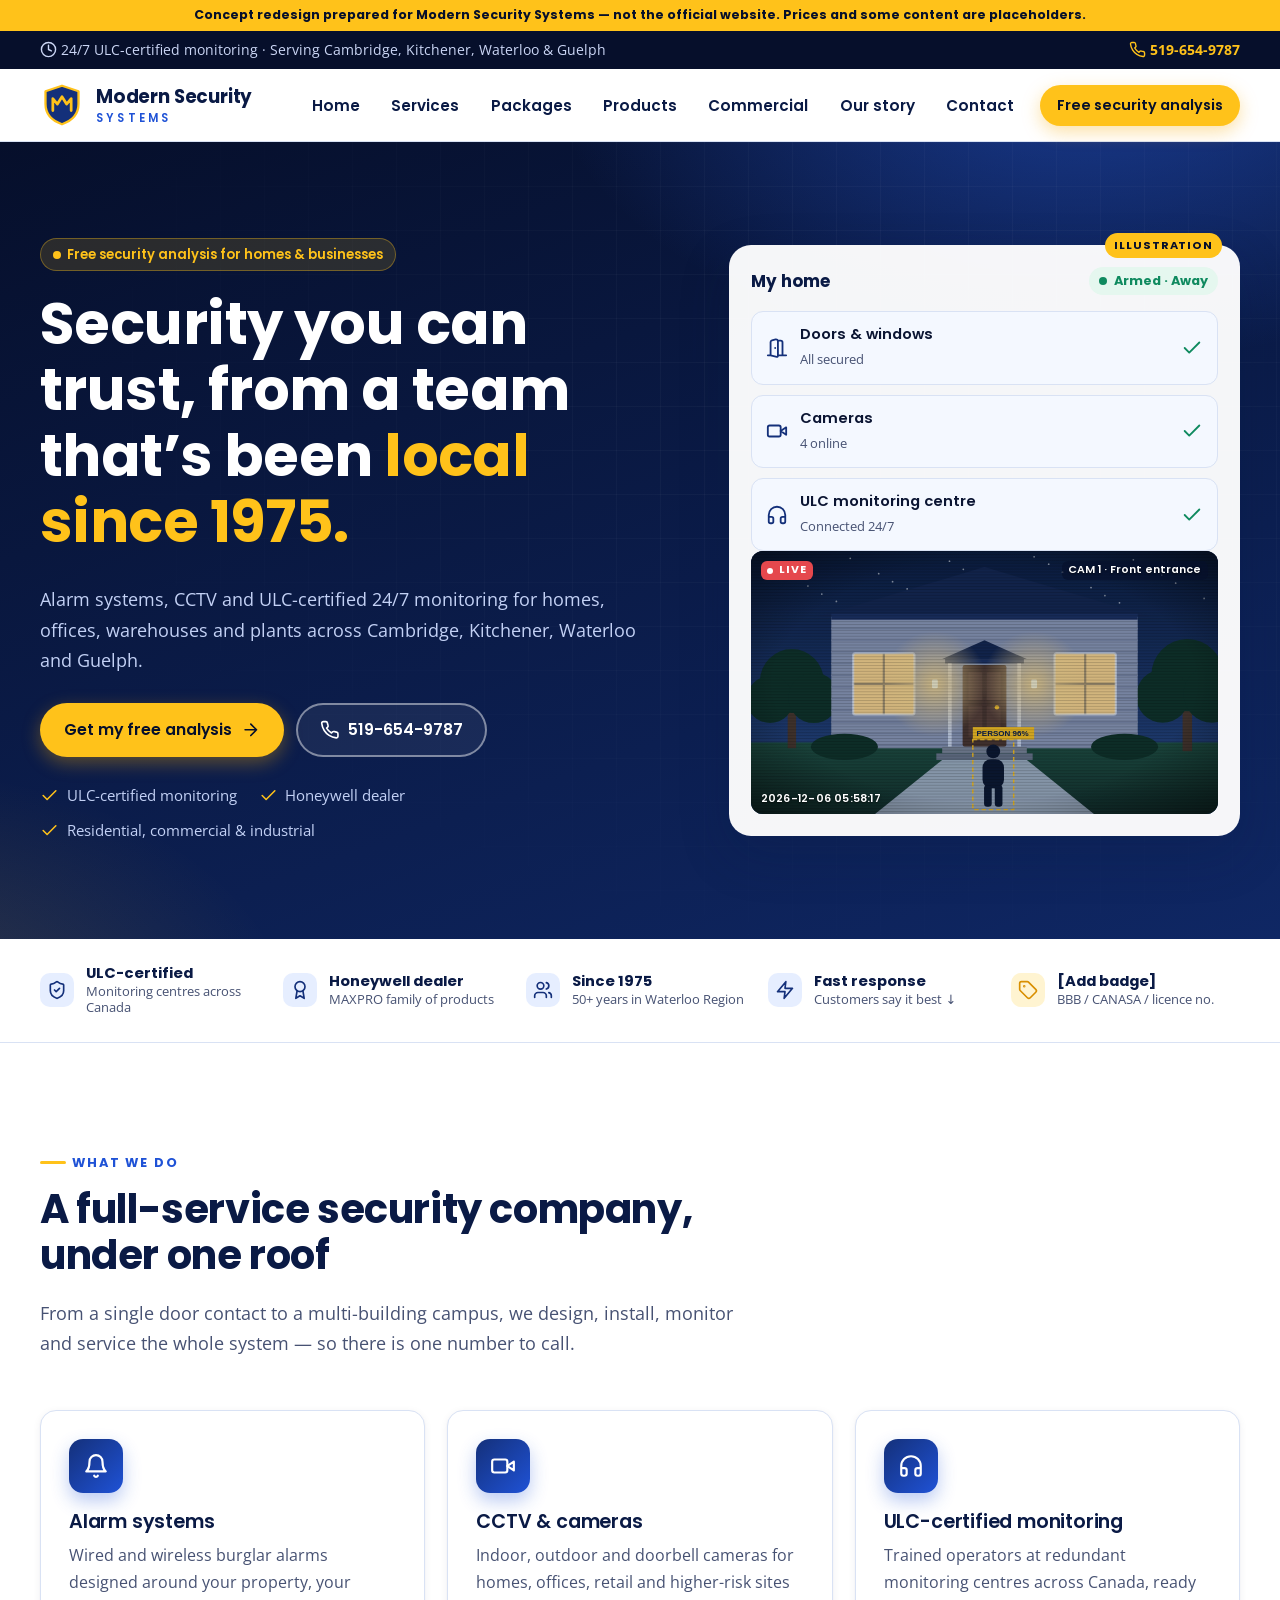
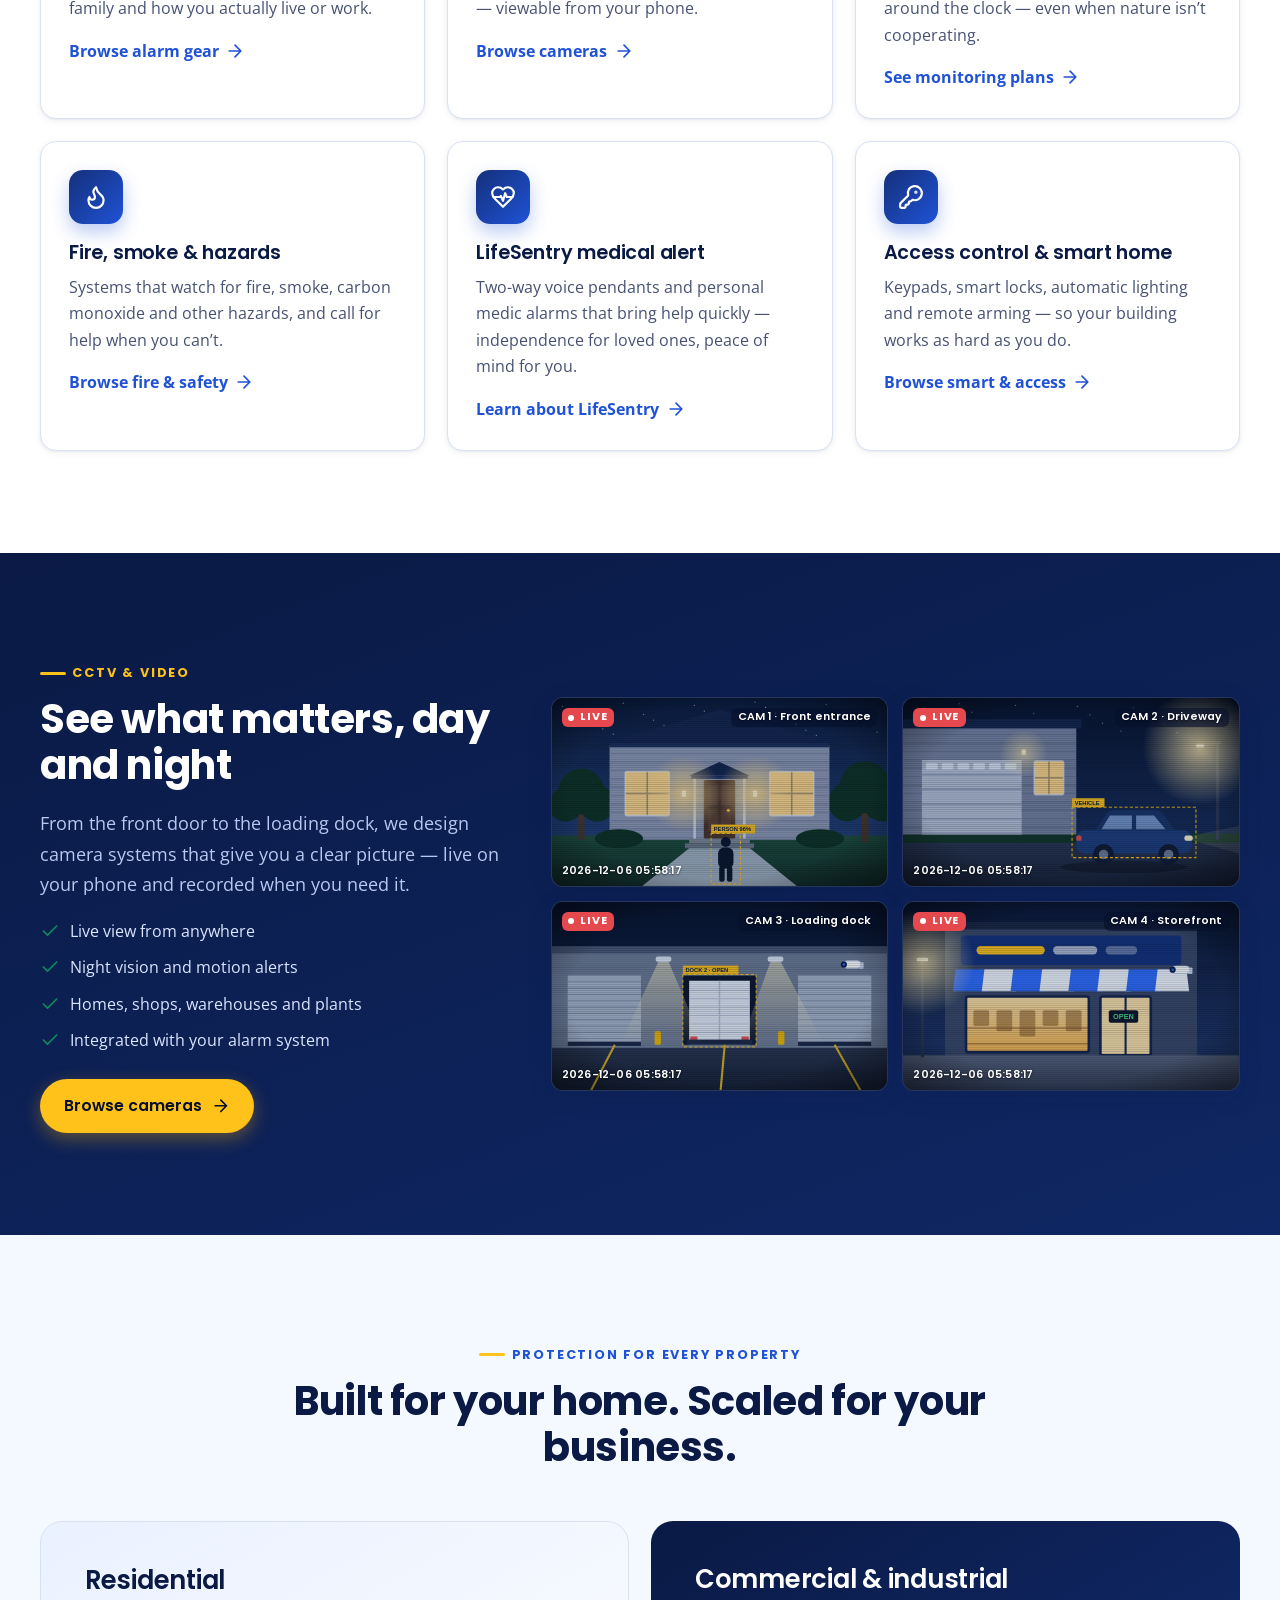
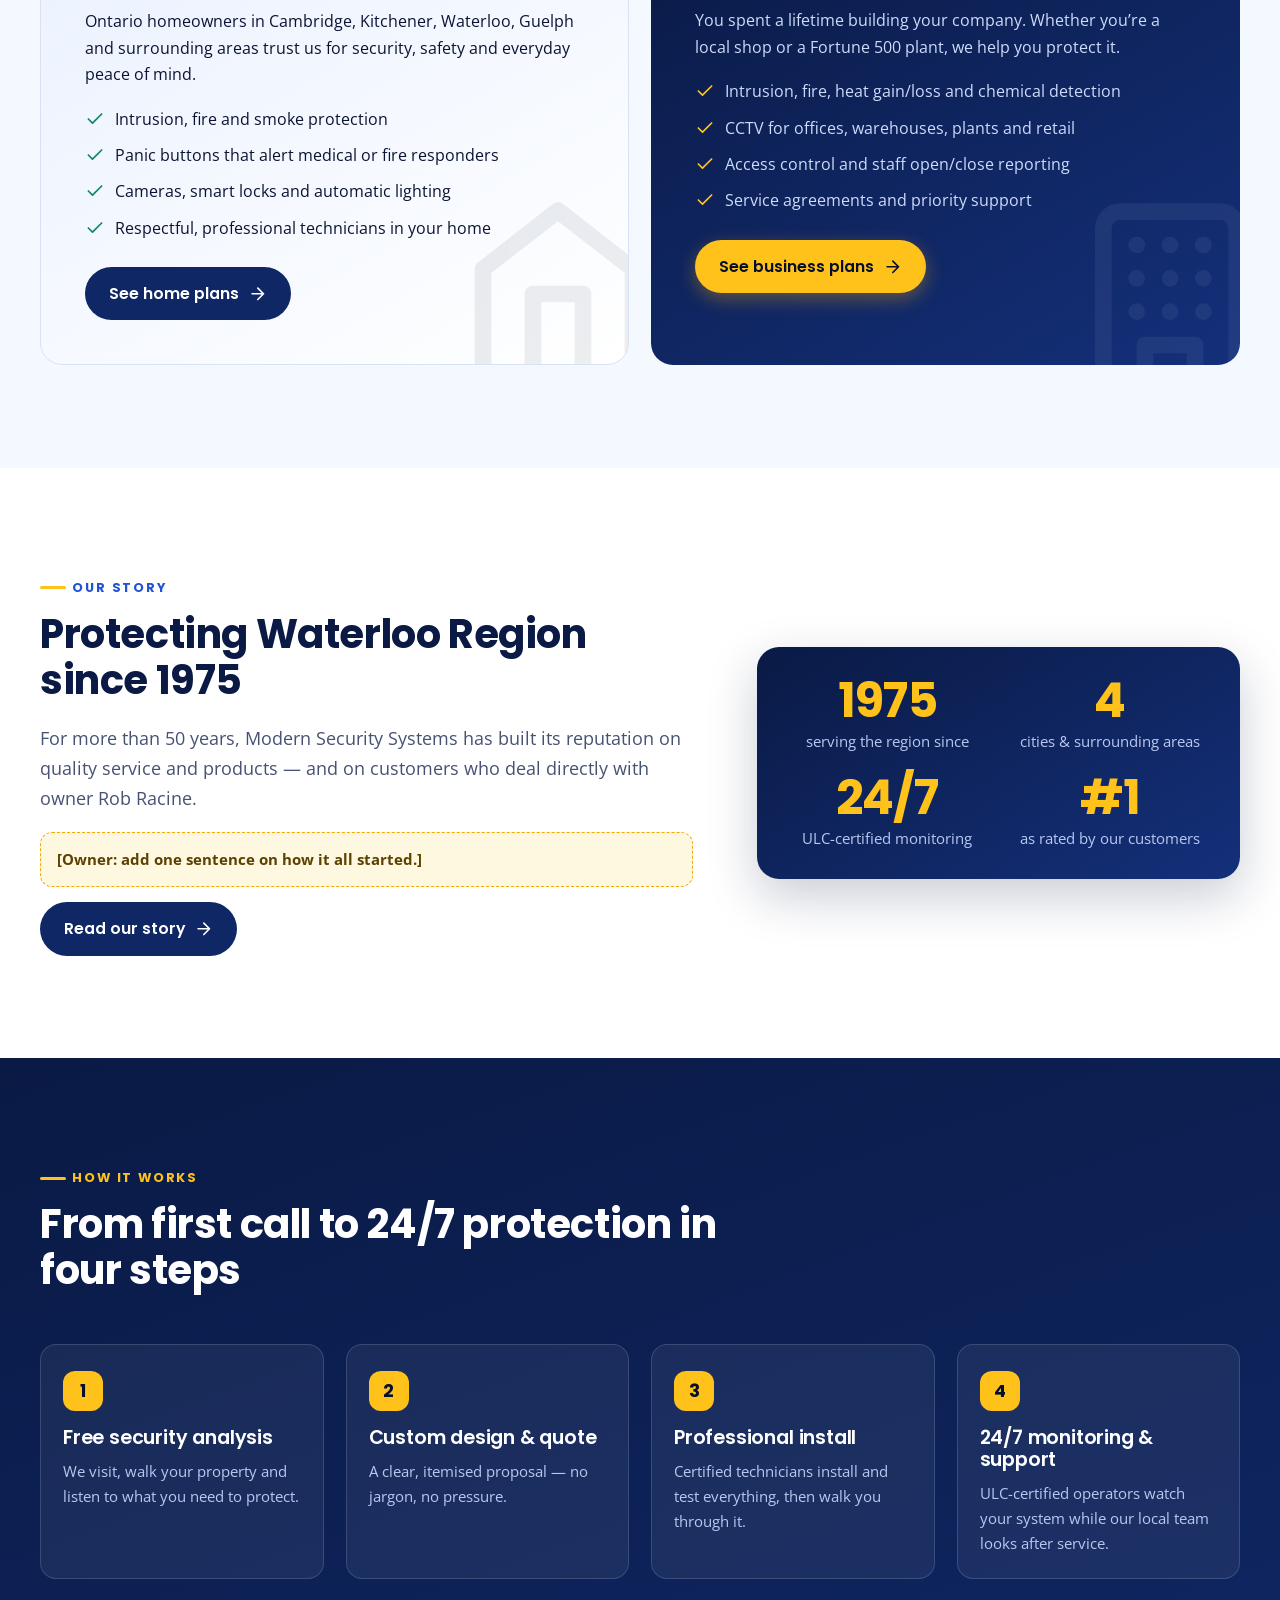
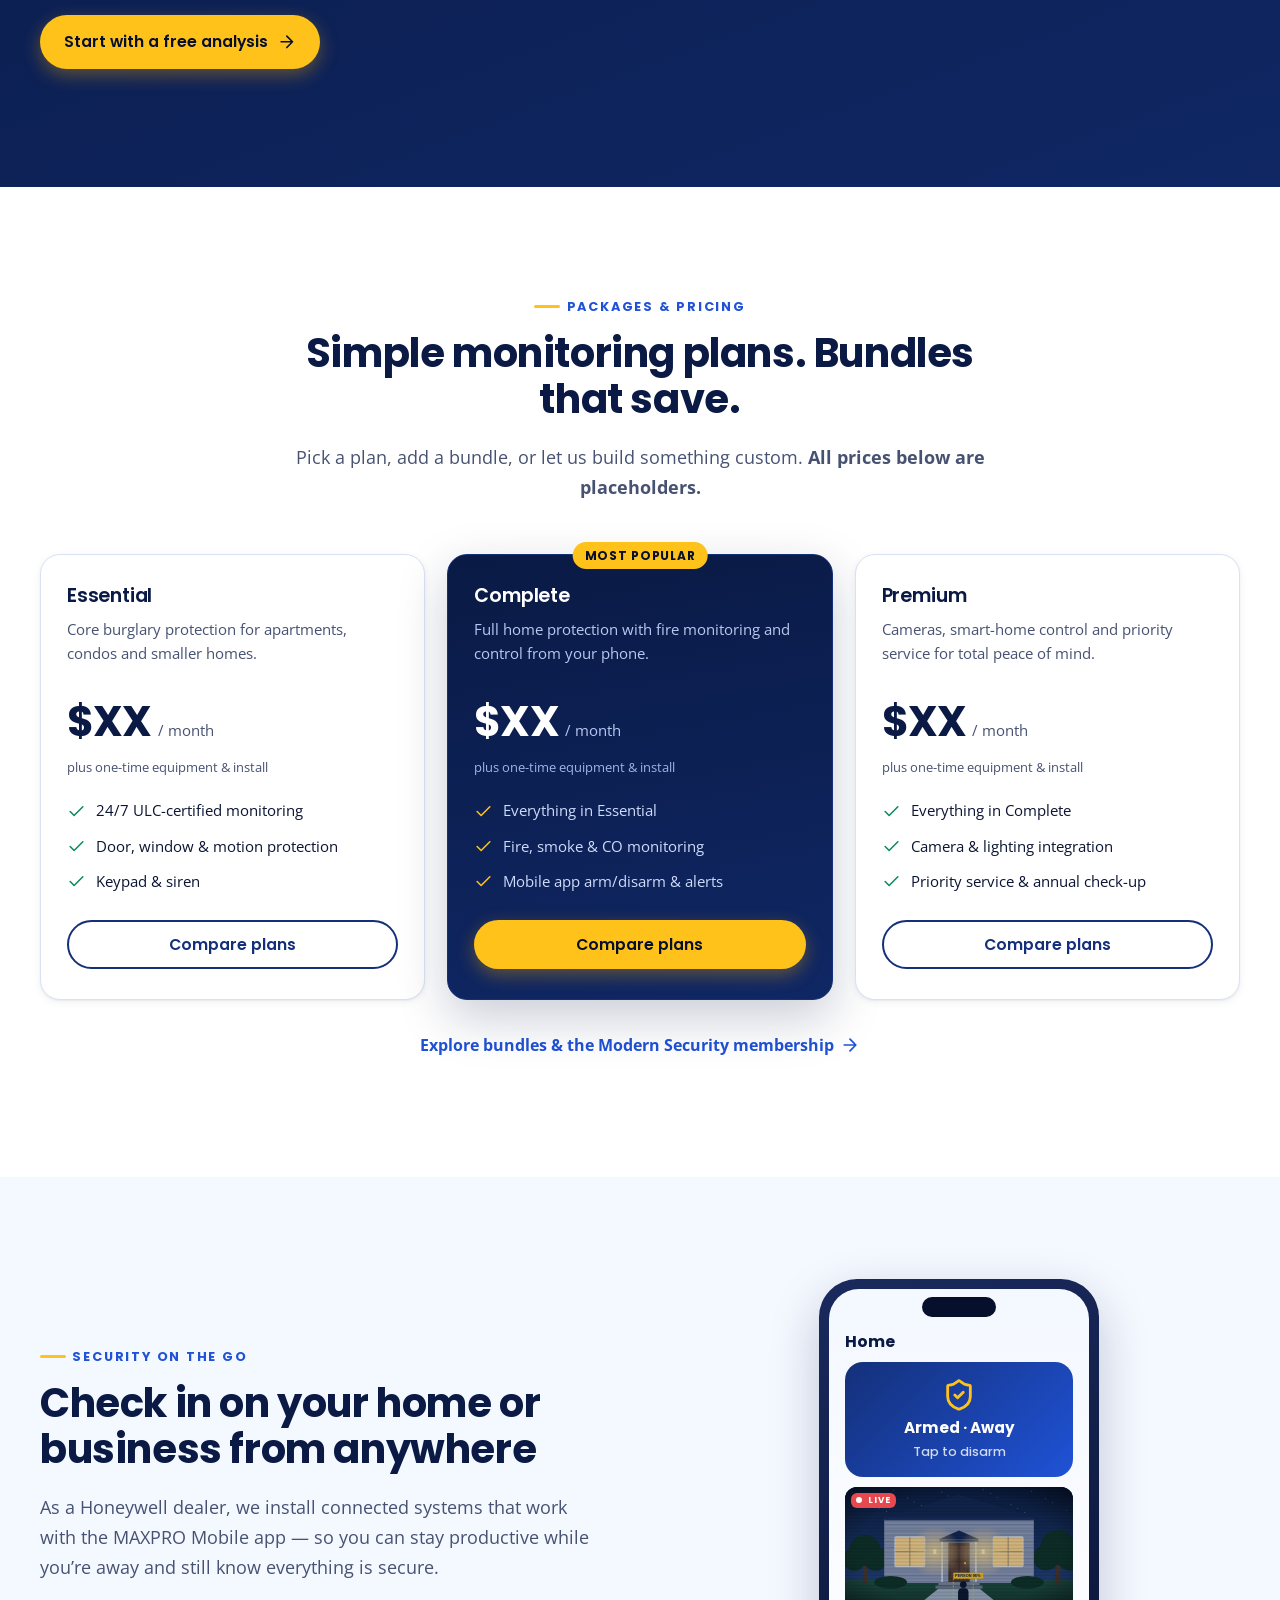
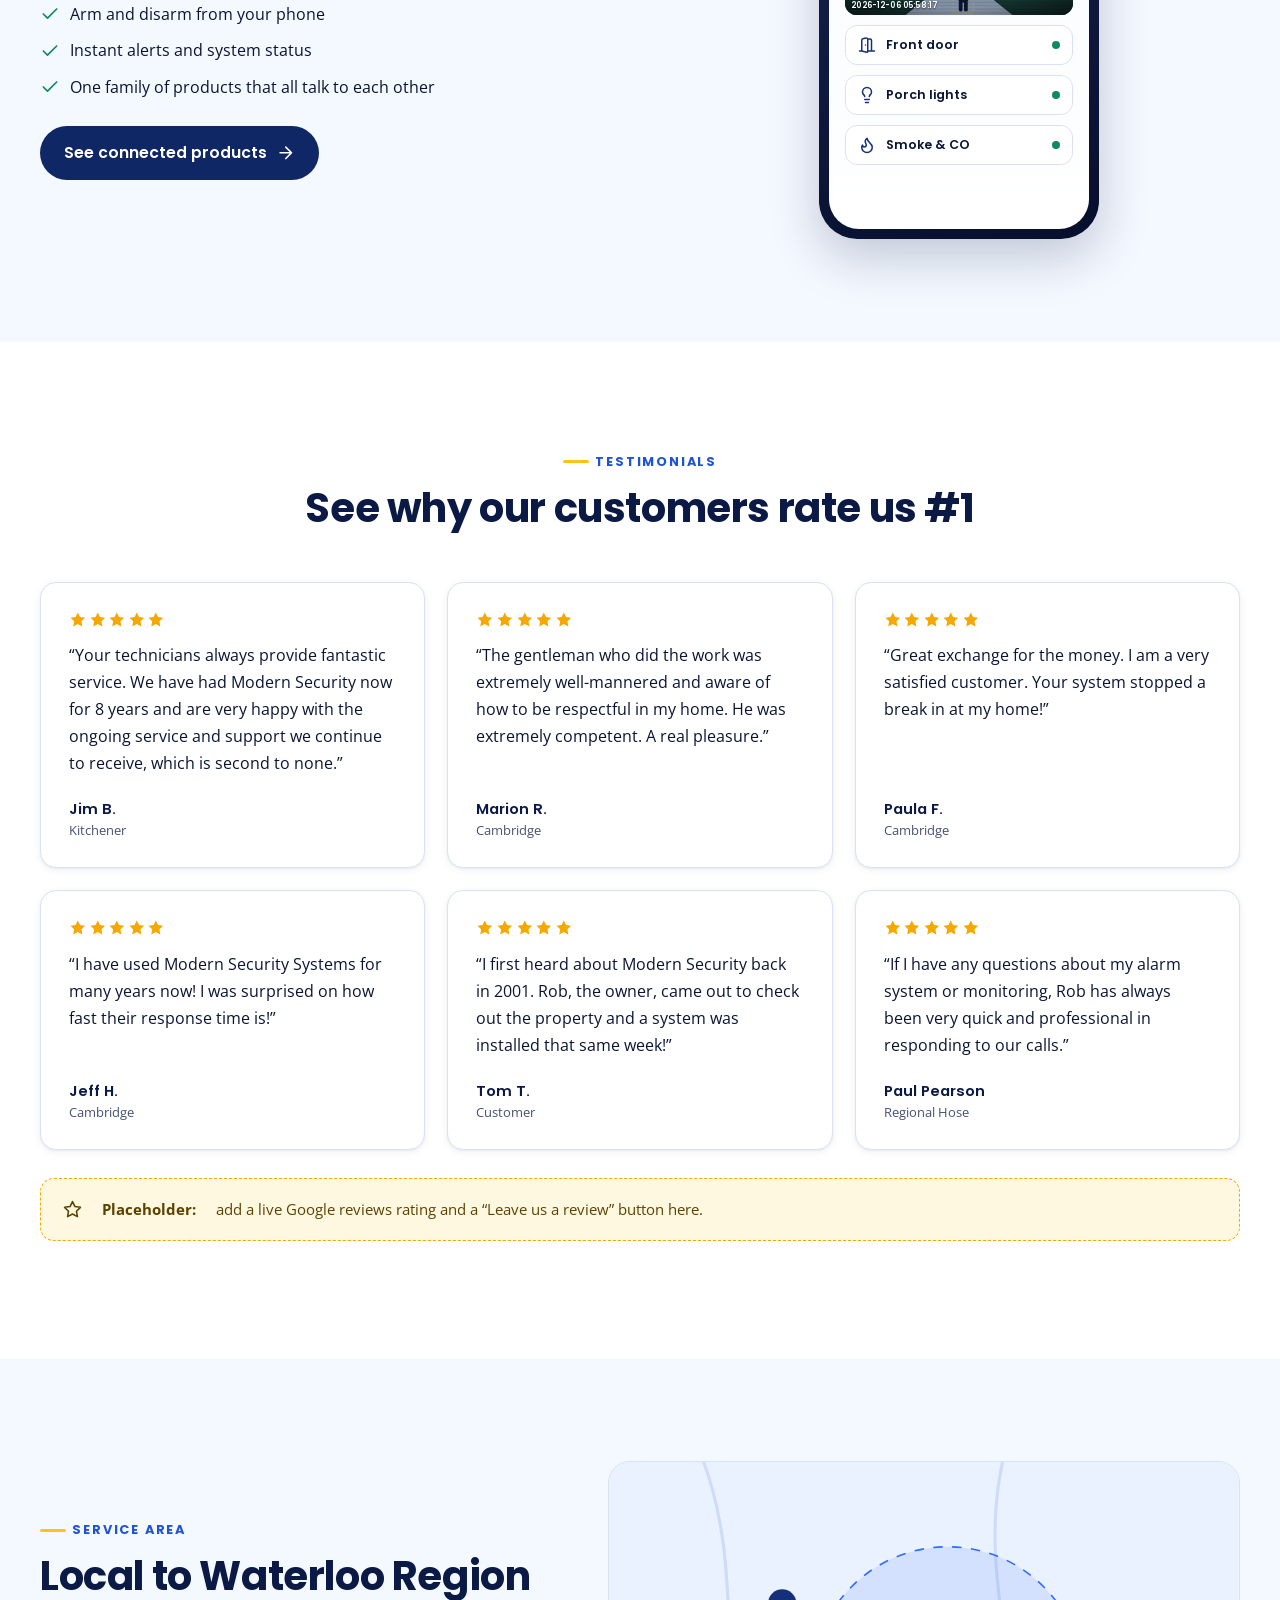
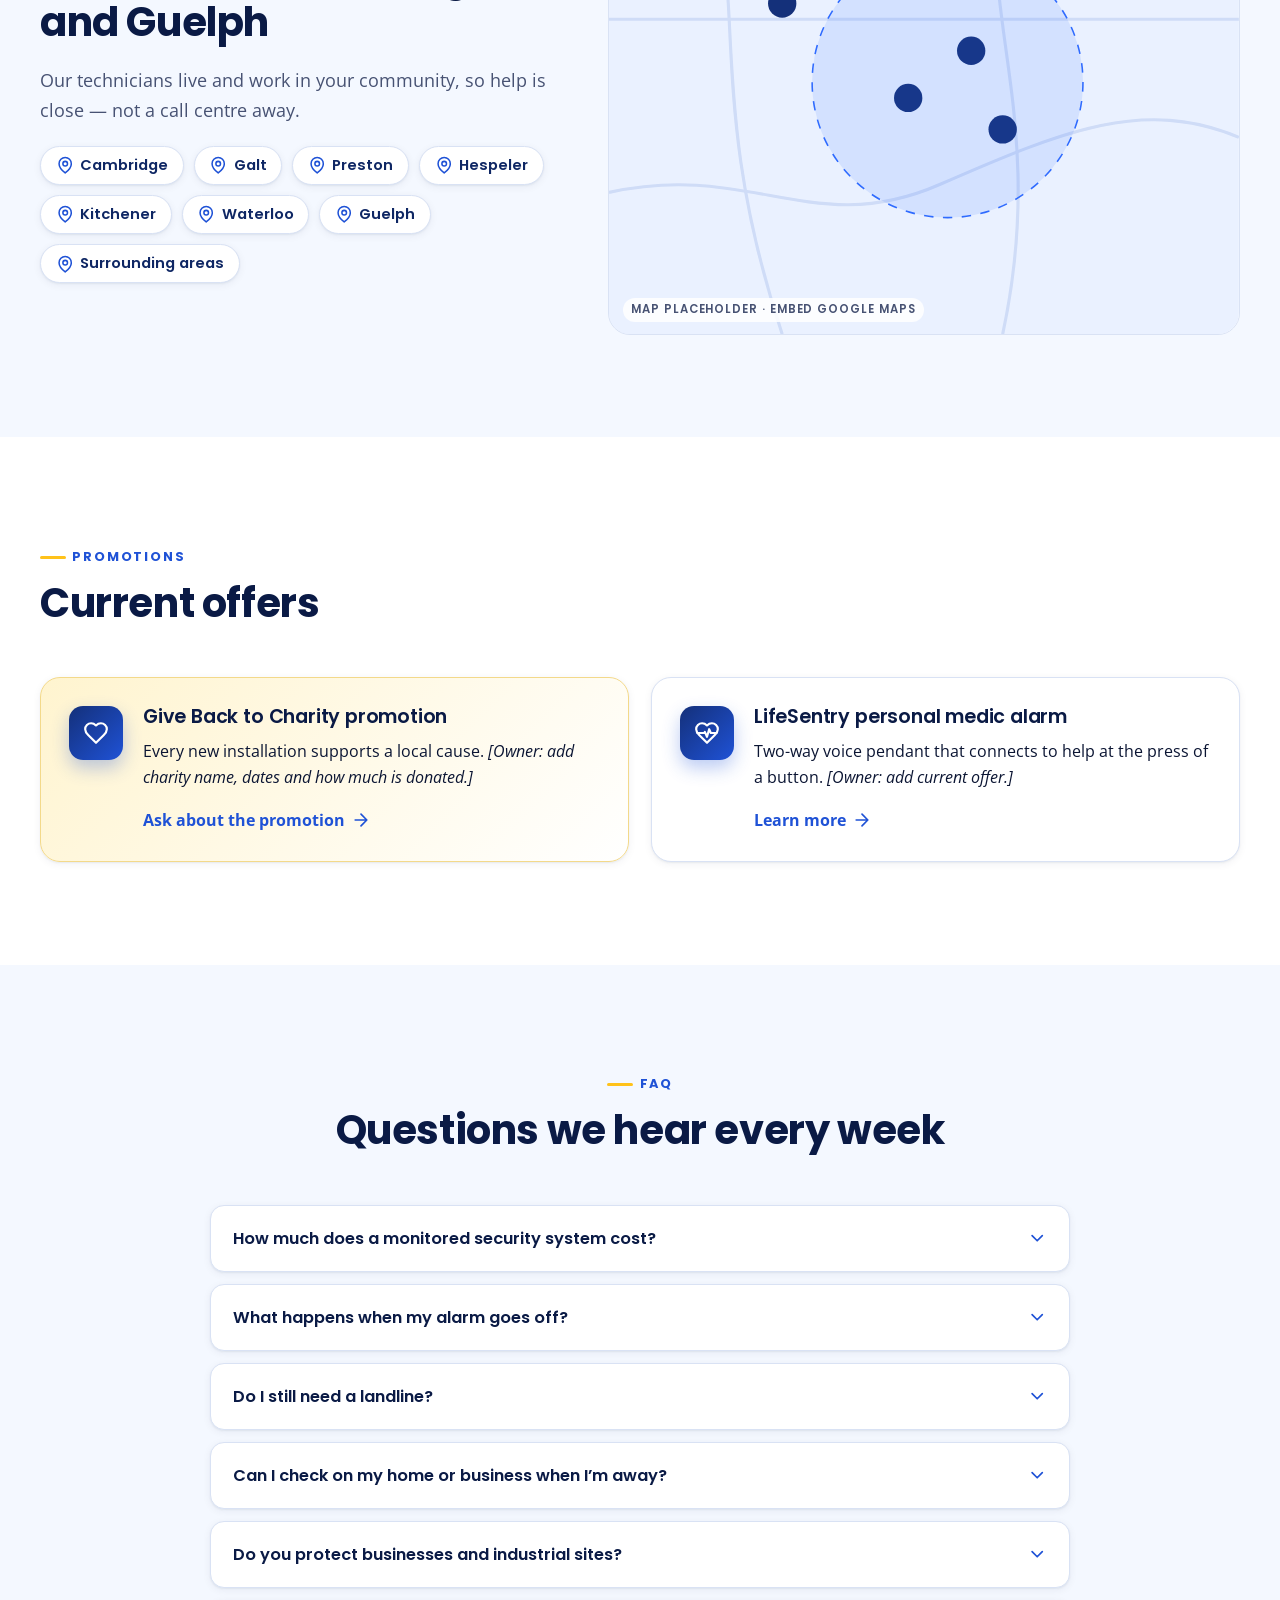
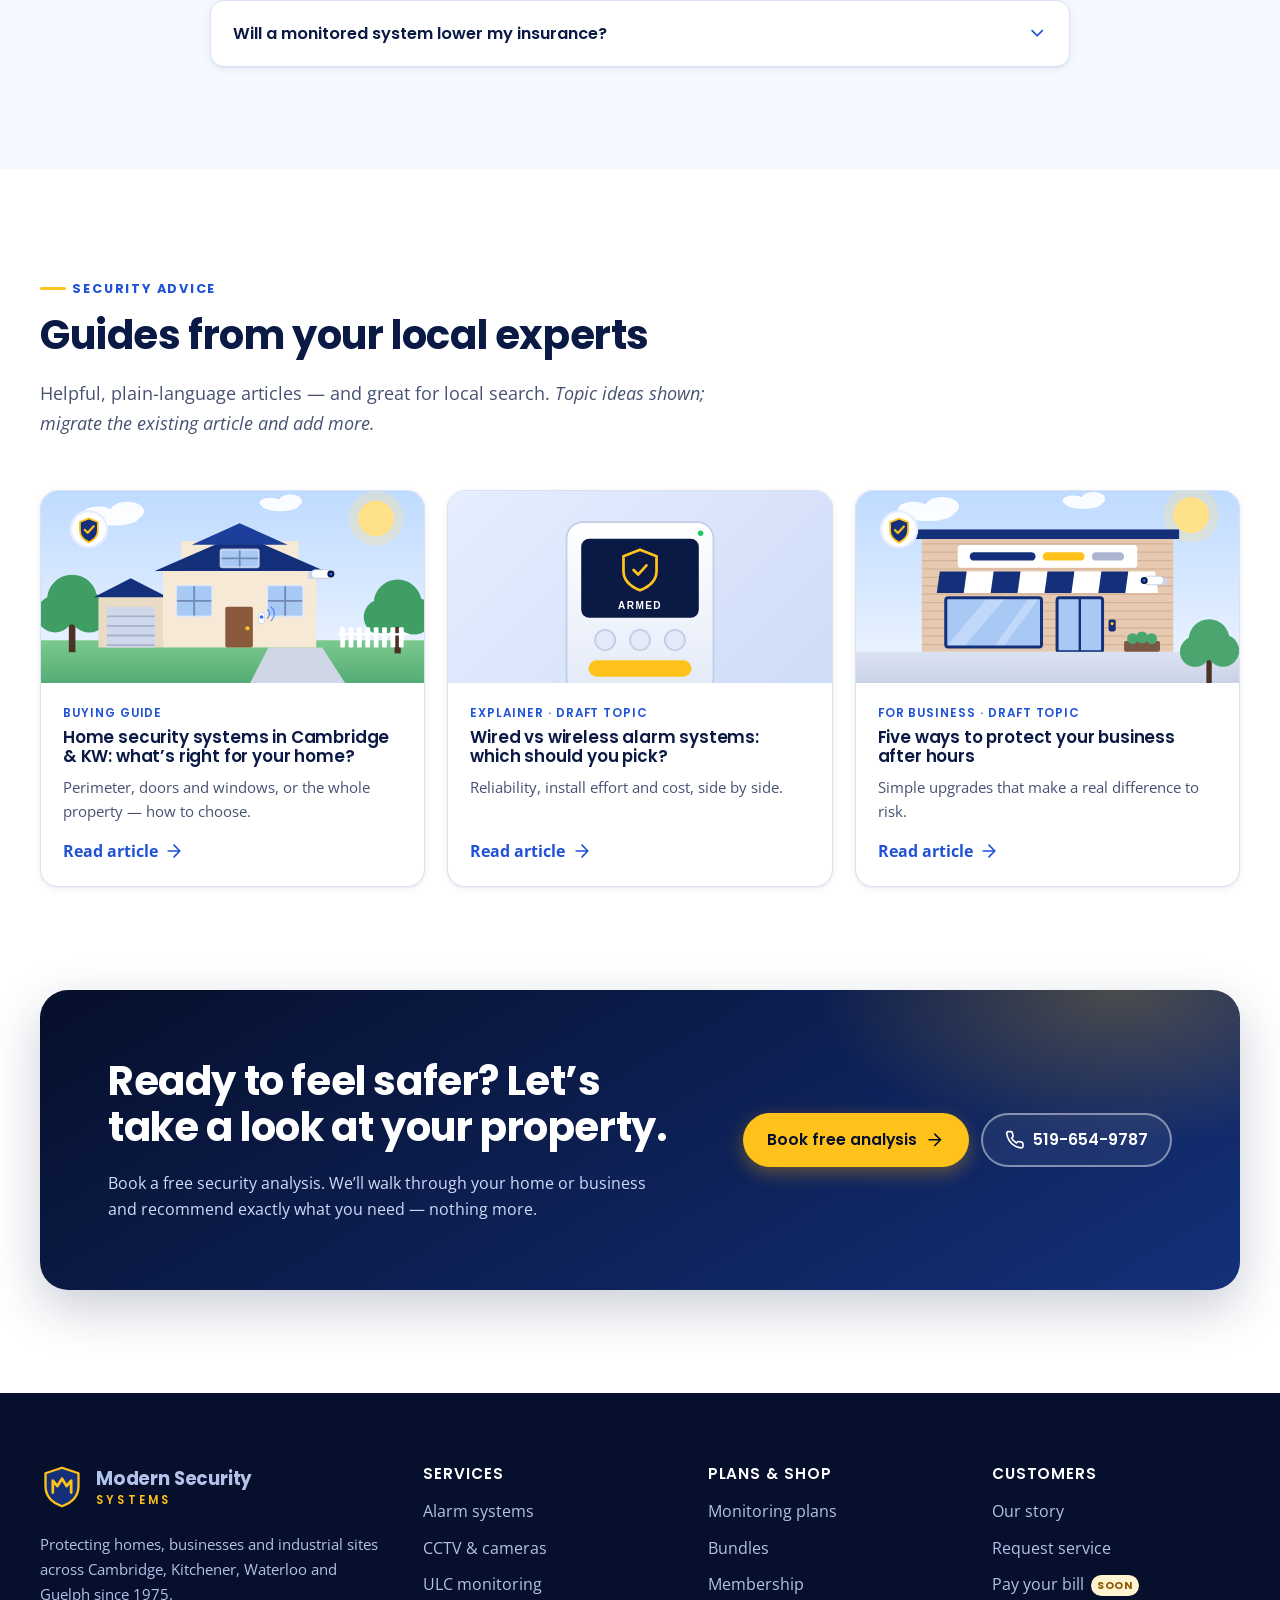
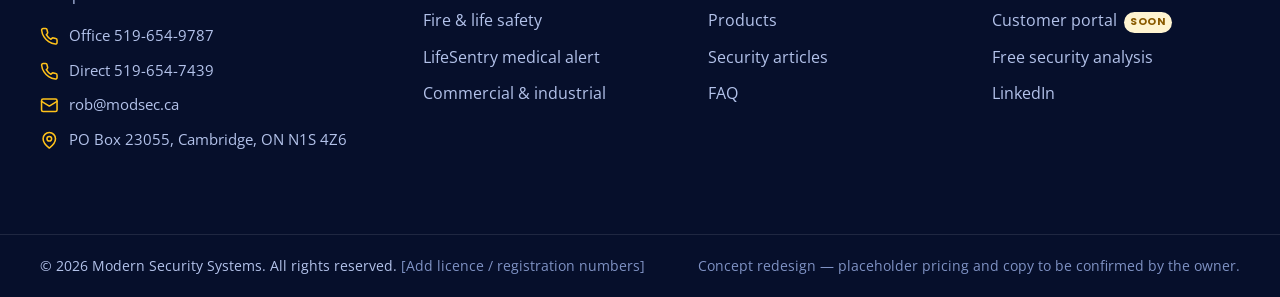
==== commit d92ae245: "Add Our story page and update company history to since 1975 New about page (story, milestones, value" ====
--- a/docs/index.html
+++ b/docs/index.html
@@ -4,7 +4,7 @@
   <meta charset="utf-8">
   <meta name="viewport" content="width=device-width, initial-scale=1">
   <title>Modern Security Systems | Alarms, CCTV &amp; Monitoring in Cambridge, Kitchener, Waterloo &amp; Guelph</title>
-  <meta name="description" content="Modern Security Systems has protected homes and businesses in Cambridge, Kitchener, Waterloo and Guelph for over 35 years. Alarm systems, CCTV and ULC-certified 24/7 monitoring. Book a free security analysis.">
+  <meta name="description" content="Modern Security Systems has protected homes and businesses in Cambridge, Kitchener, Waterloo and Guelph since 1975. Alarm systems, CCTV and ULC-certified 24/7 monitoring. Book a free security analysis.">
   <meta name="theme-color" content="#0a1a45">
   <meta name="robots" content="noindex, nofollow">
   <link rel="icon" href="data:image/svg+xml,%3Csvg xmlns='http://www.w3.org/2000/svg' viewBox='0 0 48 48'%3E%3Cpath d='M24 3 6 9v14c0 11 7.6 18.4 18 22 10.4-3.6 18-11 18-22V9z' fill='%2314307a' stroke='%23ffc21a' stroke-width='3'/%3E%3C/svg%3E">
@@ -103,6 +103,7 @@
       <a data-nav="packages" href="packages.html">Packages</a>
       <a data-nav="products" href="products.html">Products</a>
       <a data-nav="commercial" href="index.html#commercial">Commercial</a>
+      <a data-nav="about" href="about.html">Our story</a>
       <a data-nav="contact" href="contact.html">Contact</a>
       <a class="btn btn--amber menu__cta" href="contact.html#quote">Free security analysis</a>
     </nav>
@@ -117,7 +118,7 @@
     <div class="wrap hero__grid">
       <div>
         <p class="pill"><span class="dot"></span> Free security analysis for homes &amp; businesses</p>
-        <h1 id="hero-h">Security you can trust, from a team that&rsquo;s been <em>local for 35+ years.</em></h1>
+        <h1 id="hero-h">Security you can trust, from a team that&rsquo;s been <em>local since 1975.</em></h1>
         <p class="lead">Alarm systems, CCTV and ULC-certified 24/7 monitoring for homes, offices, warehouses and plants across Cambridge, Kitchener, Waterloo and Guelph.</p>
         <div class="hero__cta">
           <a class="btn btn--amber" href="contact.html#quote">Get my free analysis <svg class="ic" aria-hidden="true"><use href="#i-arrow"/></svg></a>
@@ -158,7 +159,7 @@
     <div class="wrap trust__in">
       <div class="trust__item"><svg class="ic" aria-hidden="true"><use href="#i-shield"/></svg><div><b>ULC-certified</b><span>Monitoring centres across Canada</span></div></div>
       <div class="trust__item"><svg class="ic" aria-hidden="true"><use href="#i-award"/></svg><div><b>Honeywell dealer</b><span>MAXPRO family of products</span></div></div>
-      <div class="trust__item"><svg class="ic" aria-hidden="true"><use href="#i-users"/></svg><div><b>35+ years local</b><span>Cambridge, KW &amp; Guelph</span></div></div>
+      <div class="trust__item"><svg class="ic" aria-hidden="true"><use href="#i-users"/></svg><div><b>Since 1975</b><span>50+ years in Waterloo Region</span></div></div>
       <div class="trust__item"><svg class="ic" aria-hidden="true"><use href="#i-zap"/></svg><div><b>Fast response</b><span>Customers say it best &darr;</span></div></div>
       <div class="trust__item trust__item--todo"><svg class="ic" aria-hidden="true"><use href="#i-tag"/></svg><div><b>[Add badge]</b><span>BBB / CANASA / licence no.</span></div></div>
     </div>
@@ -281,6 +282,25 @@
           <a class="btn btn--amber" href="packages.html#plans">See business plans <svg class="ic" aria-hidden="true"><use href="#i-arrow"/></svg></a>
           <svg class="ic panel__bg" aria-hidden="true"><use href="#i-building"/></svg>
         </article>
+      </div>
+    </div>
+  </section>
+
+  <!-- OUR STORY TEASER -->
+  <section class="section" aria-labelledby="story-h">
+    <div class="wrap about about--teaser">
+      <div class="reveal">
+        <span class="eyebrow">Our story</span>
+        <h2 id="story-h">Protecting Waterloo Region since 1975</h2>
+        <p class="lead">For more than 50 years, Modern Security Systems has built its reputation on quality service and products &mdash; and on customers who deal directly with owner Rob Racine.</p>
+        <p class="todo"><strong>[Owner: add one sentence on how it all started.]</strong></p>
+        <a class="btn btn--navy" href="about.html">Read our story <svg class="ic" aria-hidden="true"><use href="#i-arrow"/></svg></a>
+      </div>
+      <div class="stats stats--light reveal">
+        <div class="stat"><b>1975</b><span>serving the region since</span></div>
+        <div class="stat"><b>4</b><span>cities &amp; surrounding areas</span></div>
+        <div class="stat"><b>24/7</b><span>ULC-certified monitoring</span></div>
+        <div class="stat"><b>#1</b><span>as rated by our customers</span></div>
       </div>
     </div>
   </section>
@@ -576,7 +596,7 @@
         </svg>
         <span class="brand__txt"><strong>Modern Security</strong><small>Systems</small></span>
       </a>
-      <p class="footer__about">Protecting homes, businesses and industrial sites across Cambridge, Kitchener, Waterloo and Guelph for over 35 years.</p>
+      <p class="footer__about">Protecting homes, businesses and industrial sites across Cambridge, Kitchener, Waterloo and Guelph since 1975.</p>
       <ul class="footer__contact">
         <li><svg class="ic" aria-hidden="true"><use href="#i-phone"/></svg><a href="tel:+15196549787">Office 519-654-9787</a></li>
         <li><svg class="ic" aria-hidden="true"><use href="#i-phone"/></svg><a href="tel:+15196547439">Direct 519-654-7439</a></li>
@@ -612,6 +632,7 @@
     <nav aria-label="Customers">
       <h3>Customers</h3>
       <ul>
+        <li><a href="about.html">Our story</a></li>
         <li><a href="contact.html#existing">Request service</a></li>
         <li><a href="contact.html#existing">Pay your bill <span class="tag">soon</span></a></li>
         <li><a href="contact.html#existing">Customer portal <span class="tag">soon</span></a></li>
--- a/docs/assets/styles.css
+++ b/docs/assets/styles.css
@@ -97,7 +97,7 @@
 .brand__txt { display: flex; flex-direction: column; line-height: 1.05; }
 .brand { flex: none; }
 .brand__txt strong { font: 700 1.15rem var(--font-head); letter-spacing: -.01em; white-space: nowrap; }
-@media (min-width: 1081px) and (max-width: 1240px) {
+@media (min-width: 1181px) and (max-width: 1300px) {
   .menu a:not(.btn) { padding: .5em .6em; font-size: .9rem; }
   .menu__cta { margin-left: 4px; padding: .8em 1.05em; font-size: .9rem; }
 }
@@ -445,7 +445,7 @@
   .steps { grid-template-columns: repeat(2, 1fr); }
   .footer__grid { grid-template-columns: 1fr 1fr; }
 }
-@media (max-width: 1080px) {
+@media (max-width: 1180px) {
   .nav-toggle { display: grid; }
   .menu { position: absolute; left: 0; right: 0; top: 100%; flex-direction: column; align-items: stretch; gap: 4px; padding: 14px 20px 22px; background: var(--white); border-bottom: 1px solid var(--line); box-shadow: var(--shadow-md); display: none; }
   .menu.is-open { display: flex; }
@@ -483,3 +483,35 @@
   *, *::before, *::after { animation: none !important; transition: none !important; }
   .reveal { opacity: 1; transform: none; }
 }
+
+/* ---------- About / story ---------- */
+.about { display: grid; grid-template-columns: 1.15fr .85fr; gap: clamp(28px, 5vw, 72px); align-items: start; }
+.about--teaser { align-items: center; }
+.todo { padding: 14px 16px; border-radius: 12px; background: #fff8e1; border: 1px dashed var(--amber-500); color: #5c4200; font-size: .95rem; }
+.portrait { margin: 0; background: var(--white); border: 1px solid var(--line); border-radius: 22px; overflow: hidden; box-shadow: var(--shadow-md); }
+.portrait__img { aspect-ratio: 4/3.4; display: grid; place-items: center; background: radial-gradient(400px 220px at 80% 0, rgba(255, 194, 26, .3), transparent 60%), linear-gradient(150deg, var(--navy-900), var(--navy-700)); }
+.portrait__img span { display: grid; place-items: center; width: 120px; height: 120px; border-radius: 50%; background: rgba(255, 255, 255, .1); border: 2px solid rgba(255, 194, 26, .7); color: var(--amber-400); font: 700 2.4rem var(--font-head); }
+.portrait figcaption { padding: 20px 22px 24px; display: grid; gap: 2px; }
+.portrait figcaption b { font: 700 1.2rem var(--font-head); color: var(--navy-900); }
+.portrait figcaption span { color: var(--muted); }
+.portrait figcaption em { margin-top: 8px; font-size: .88rem; color: #8a5a00; font-style: normal; }
+.stats { display: grid; grid-template-columns: repeat(4, 1fr); gap: 18px; text-align: center; }
+.stat b { display: block; font: 700 clamp(2rem, 4vw, 3rem)/1.1 var(--font-head); color: var(--amber-400); letter-spacing: -.02em; }
+.stat span { font-size: .95rem; color: #b9c8f0; }
+.stat--todo b { color: #ffe08a; opacity: .8; }
+.stats--light { grid-template-columns: repeat(2, 1fr); padding: 28px; border-radius: 22px; background: linear-gradient(150deg, var(--navy-900), var(--navy-700)); box-shadow: var(--shadow-lg); }
+.timeline { list-style: none; margin: 0; padding: 0 0 0 30px; display: grid; gap: 22px; border-left: 3px solid var(--sky-200); max-width: 820px; }
+.timeline li { position: relative; background: var(--white); border: 1px solid var(--line); border-radius: 14px; padding: 18px 22px; box-shadow: var(--shadow-sm); }
+.timeline li::before { content: ""; position: absolute; left: -41px; top: 24px; width: 16px; height: 16px; border-radius: 50%; background: var(--amber-400); border: 3px solid var(--sky-50); box-shadow: 0 0 0 2px var(--navy-700); }
+.timeline .year { display: inline-block; font: 700 .8rem var(--font-head); letter-spacing: .08em; color: var(--blue-600); margin-bottom: 4px; }
+.timeline h3 { margin-bottom: .3em; }
+.timeline p { margin: 0; color: var(--muted); }
+.person { background: var(--white); border: 1px solid var(--line); border-radius: var(--radius); padding: 28px; box-shadow: var(--shadow-sm); text-align: center; }
+.person__av { display: grid; place-items: center; width: 88px; height: 88px; margin: 0 auto 16px; border-radius: 50%; background: linear-gradient(135deg, var(--navy-700), var(--blue-600)); color: var(--amber-400); font: 700 1.7rem var(--font-head); }
+.person__av--todo { background: var(--sky-100); color: var(--muted); border: 2px dashed var(--sky-200); }
+.person h3 { margin-bottom: 0; }
+.person > span { display: block; color: var(--blue-600); font: 600 .9rem var(--font-head); margin-bottom: 10px; }
+.person p { color: var(--muted); font-size: .95rem; margin: 0; }
+.card b { font: 600 .9rem var(--font-head); color: var(--navy-900); }
+@media (max-width: 900px) { .about { grid-template-columns: 1fr; } }
+@media (max-width: 640px) { .stats { grid-template-columns: 1fr 1fr; } }
